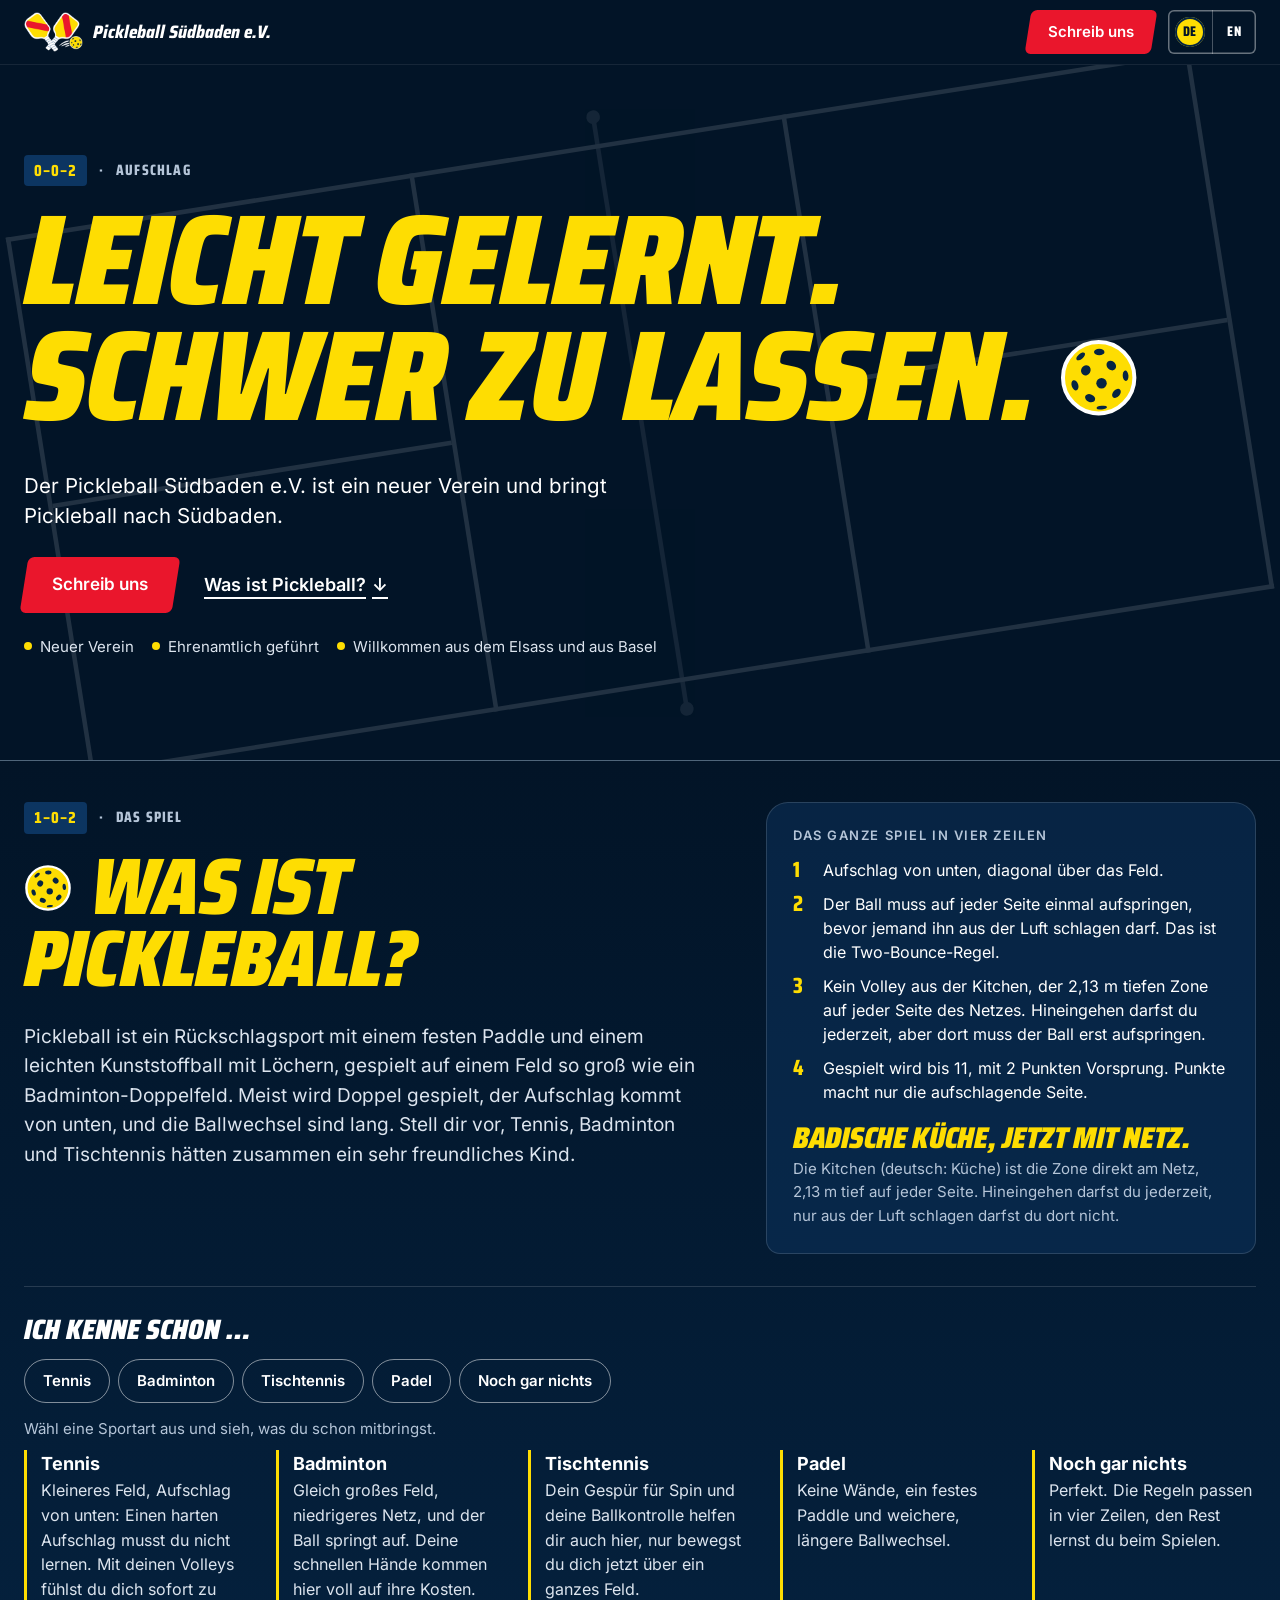
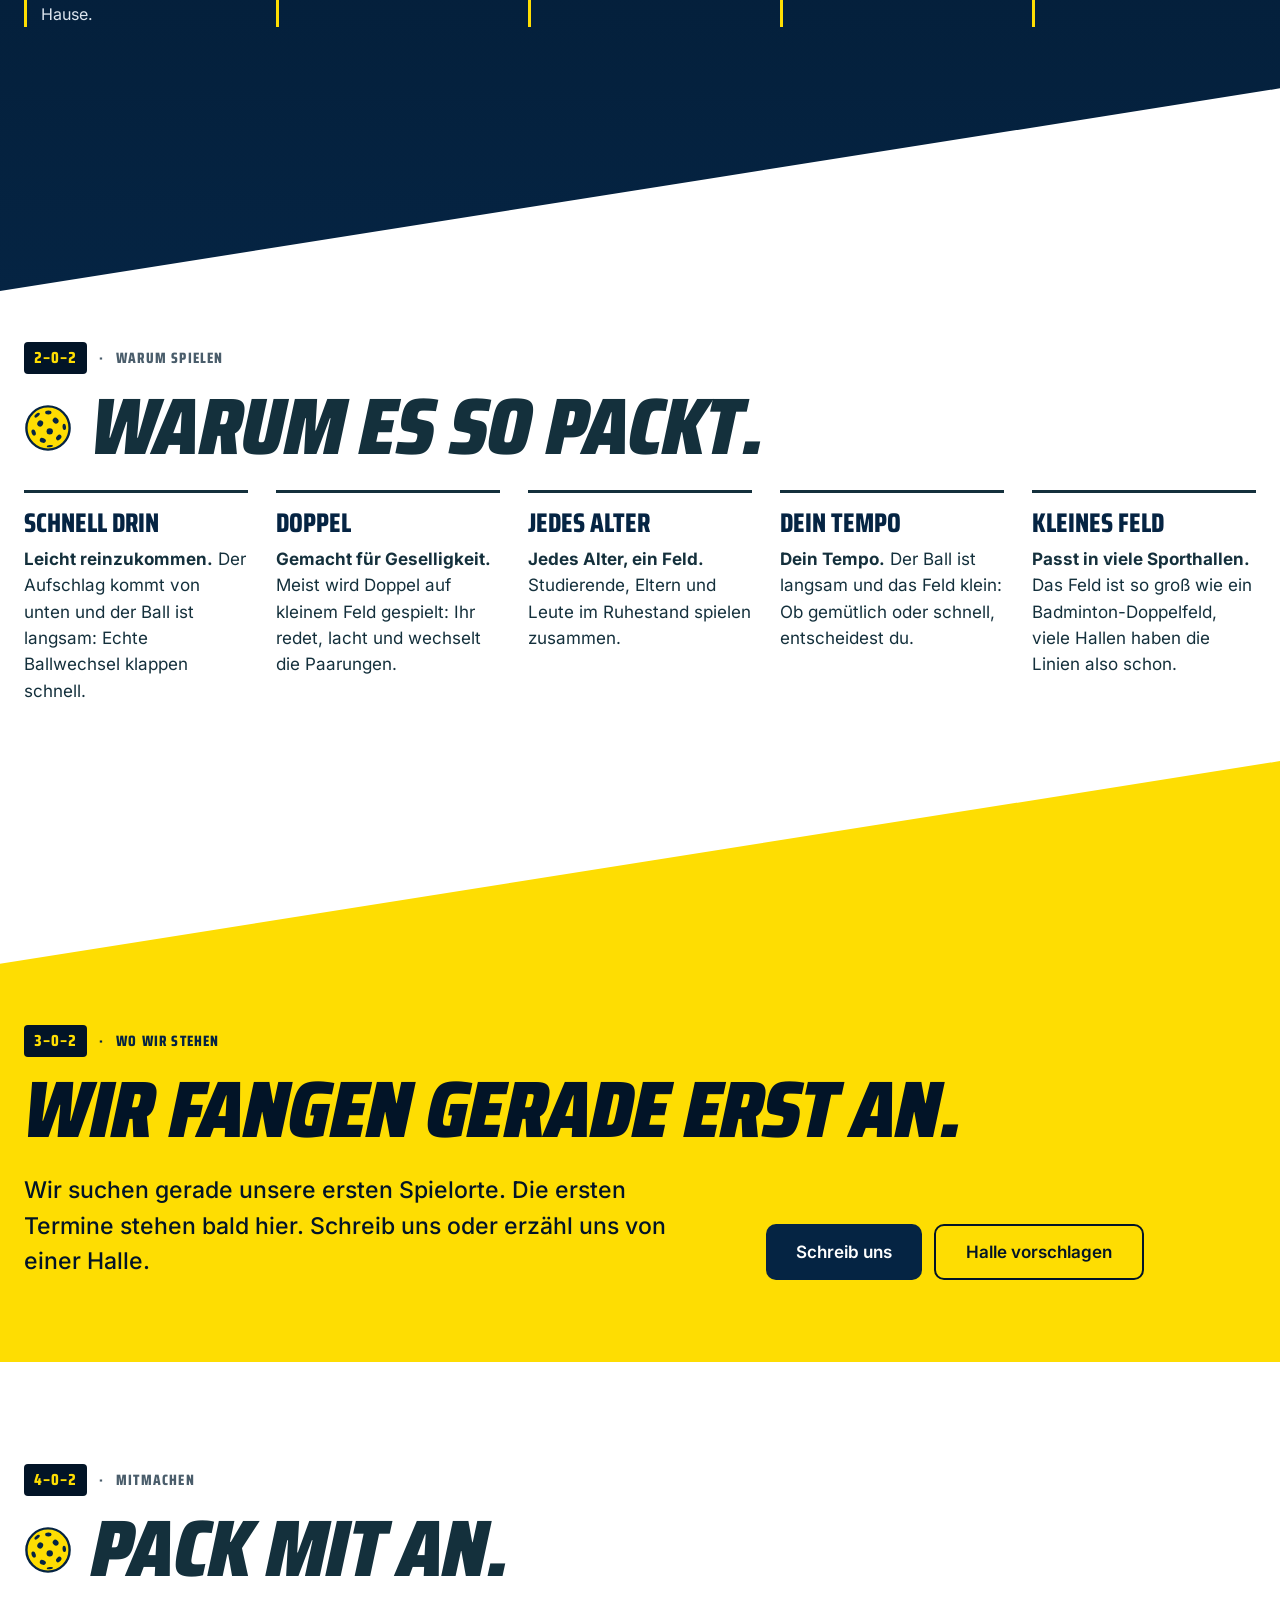
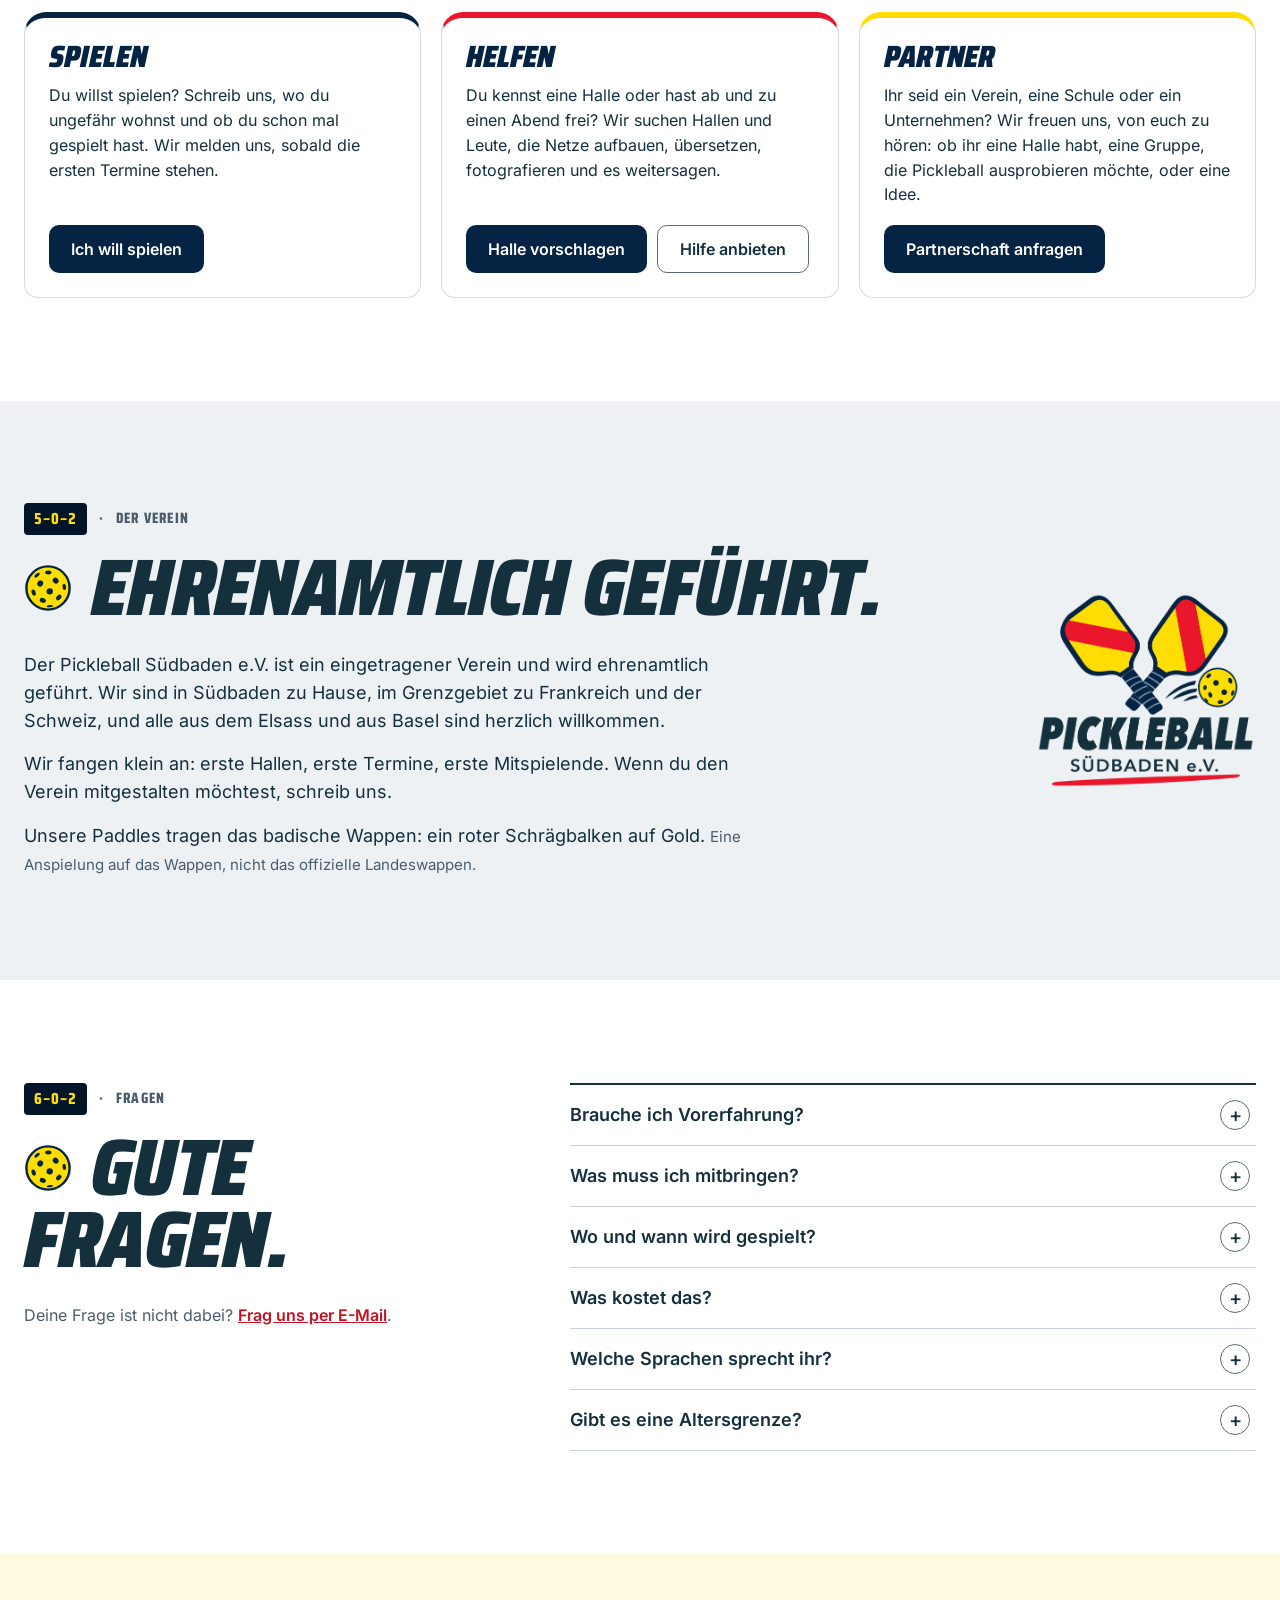
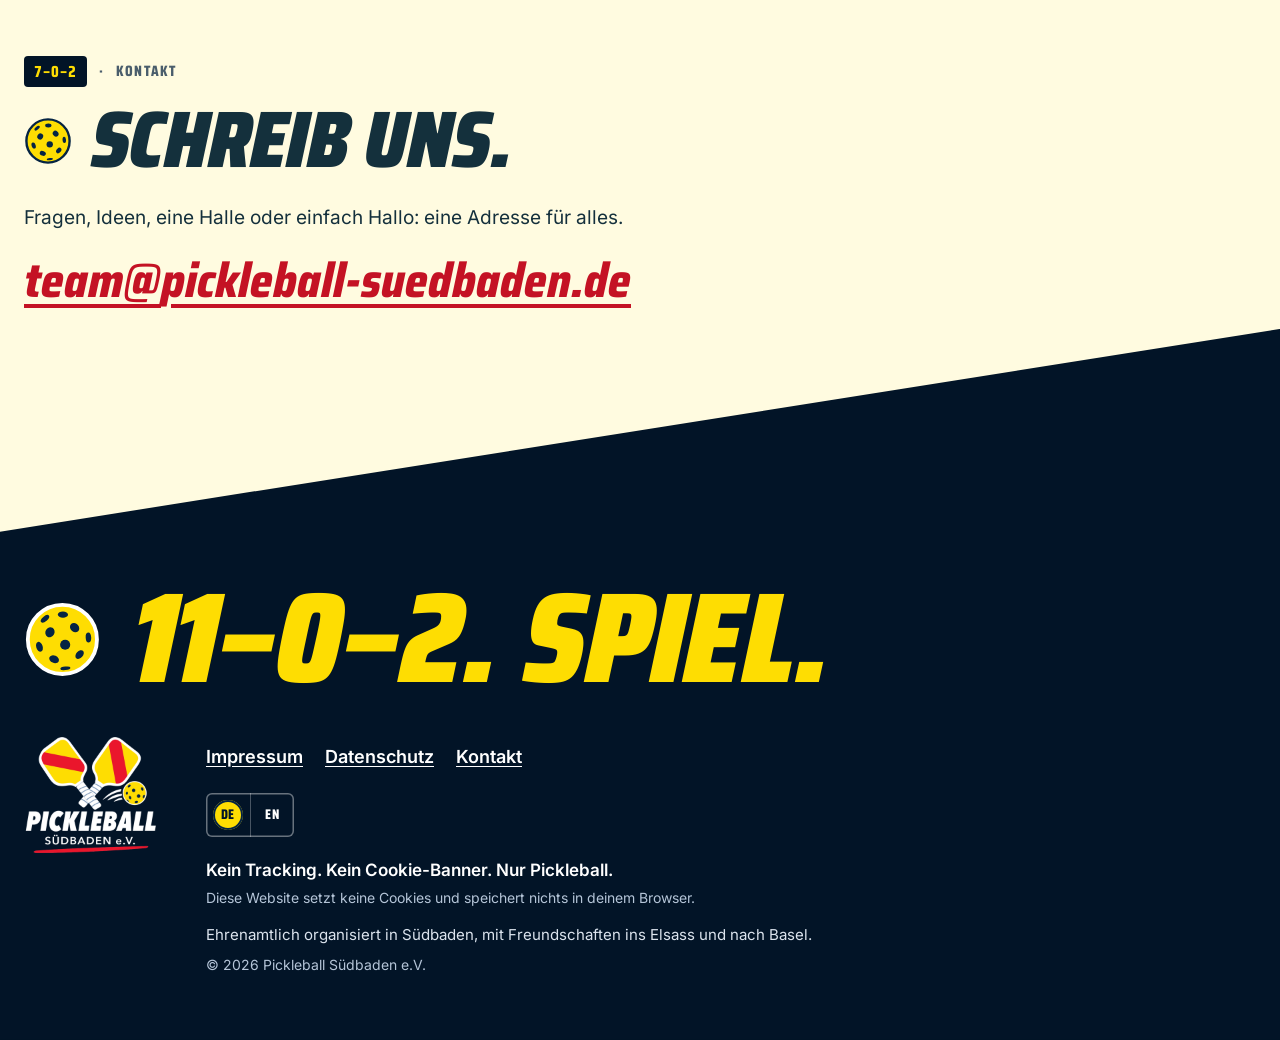
==== index.html @ 7e59dd92 "Add the starter site German home page with an English version, Impressum and Datenschutz, a bilingua" ====
<!doctype html>
<html lang="de">
<head>
<meta charset="utf-8">
<meta name="viewport" content="width=device-width, initial-scale=1, viewport-fit=cover">
<meta name="robots" content="noindex">
<title>Pickleball Südbaden e.V. · Leicht gelernt. Schwer zu lassen.</title>
<meta name="description" content="Der Pickleball Südbaden e.V. ist ein neuer, ehrenamtlich geführter Verein, der Pickleball nach Südbaden bringt, ins Grenzgebiet zu Frankreich und der Schweiz. Erfahre, was Pickleball ist, und schreib uns.">
<link rel="alternate" hreflang="de" href="https://pickleball-suedbaden.de/">
<link rel="alternate" hreflang="en" href="https://pickleball-suedbaden.de/en/">
<link rel="alternate" hreflang="x-default" href="https://pickleball-suedbaden.de/">
<meta property="og:type" content="website">
<meta property="og:site_name" content="Pickleball Südbaden e.V.">
<meta property="og:locale" content="de_DE">
<meta property="og:locale:alternate" content="en_GB">
<meta property="og:title" content="Pickleball Südbaden e.V. · Leicht gelernt. Schwer zu lassen.">
<meta property="og:description" content="Ein neuer, ehrenamtlich geführter Pickleball-Verein in Südbaden. Erfahre, was Pickleball ist, und schreib uns.">
<meta property="og:url" content="https://pickleball-suedbaden.de/">
<meta property="og:image" content="https://pickleball-suedbaden.de/assets/img/share-de.png">
<meta property="og:image:width" content="1200">
<meta property="og:image:height" content="630">
<meta property="og:image:alt" content="Logo des Pickleball Südbaden e.V. mit dem Satz: Leicht gelernt. Schwer zu lassen.">
<meta name="twitter:card" content="summary_large_image">
<meta name="theme-color" content="#021427">
<link rel="icon" href="assets/img/favicon.svg" type="image/svg+xml">
<link rel="icon" href="assets/img/favicon-32.png" sizes="32x32" type="image/png">
<link rel="apple-touch-icon" href="assets/img/apple-touch-icon.png">
<link rel="preload" href="assets/fonts/saira/saira-latin-standard-italic.woff2" as="font" type="font/woff2" crossorigin>
<link rel="stylesheet" href="assets/site.css">
<script>document.documentElement.classList.add('js');</script>
<script src="assets/site.js" defer></script>
</head>
<body>

<svg class="sprite" width="0" height="0" aria-hidden="true" focusable="false">
  <defs>
    <!-- ball.svg (outline = currentColor; holes stay navy) -->
    <symbol id="i-ball" viewBox="0 0 100 100">
      <circle cx="50" cy="50" r="45" fill="#FEDD02" stroke="currentColor" stroke-width="5"/>
      <g fill="#052443">
        <ellipse cx="50.7" cy="17.7" rx="4" ry="6.6" transform="rotate(-89 50.7 17.7)"/>
        <ellipse cx="27.3" cy="23.2" rx="3.3" ry="6.6" transform="rotate(-130 27.3 23.2)"/>
        <ellipse cx="65.9" cy="34.7" rx="5.5" ry="6.6" transform="rotate(-44 65.9 34.7)"/>
        <ellipse cx="33.8" cy="40.7" rx="5.9" ry="6.6" transform="rotate(-150 33.8 40.7)"/>
        <ellipse cx="83.9" cy="47.6" rx="3.6" ry="6.6" transform="rotate(-4 83.9 47.6)"/>
        <circle cx="53.6" cy="57" r="6.6"/>
        <ellipse cx="20.1" cy="59.6" rx="4.2" ry="6.6" transform="rotate(162 20.1 59.6)"/>
        <ellipse cx="72.4" cy="69.8" rx="4.4" ry="6.6" transform="rotate(42 72.4 69.8)"/>
        <ellipse cx="39.2" cy="75.8" rx="4.8" ry="6.6" transform="rotate(113 39.2 75.8)"/>
        <ellipse cx="53.9" cy="87.7" rx="2.3" ry="6.6" transform="rotate(84 53.9 87.7)"/>
      </g>
    </symbol>
    <!-- court-lines.svg: regulation court from above, lines in currentColor -->
    <symbol id="i-court" viewBox="-18 -18 564 276">
      <g fill="currentColor">
        <rect x="0" y="0" width="528" height="2"/><rect x="0" y="238" width="528" height="2"/>
        <rect x="0" y="0" width="2" height="240"/><rect x="526" y="0" width="2" height="240"/>
        <rect x="180" y="0" width="2" height="240"/><rect x="346" y="0" width="2" height="240"/>
        <rect x="2" y="119" width="178" height="2"/><rect x="348" y="119" width="178" height="2"/>
      </g>
      <g fill="currentColor" opacity=".6"><rect x="263" y="-12" width="2" height="264"/><circle cx="264" cy="-12" r="3"/><circle cx="264" cy="252" r="3"/></g>
    </symbol>
  </defs>
</svg>

<a class="skip" href="#main">Zum Inhalt springen</a>

<header class="site-header">
  <div class="hdr">
    <a class="brand" href="./">
      <img src="assets/img/logo-mark-on-dark.png" alt="" width="59" height="40">
      <span class="brand-name">Pickleball Südbaden e.V.</span>
    </a>
    <a class="btn btn-red hdr-mail" href="mailto:team@pickleball-suedbaden.de?subject=Hallo%2C%20Pickleball%20S%C3%BCdbaden">Schreib uns</a>
    <nav class="lang" aria-label="Sprache">
      <span class="lang-ball" aria-hidden="true"></span>
      <a href="./" lang="de" hreflang="de" aria-label="Deutsch" aria-current="page">DE</a>
      <a href="en/" lang="en" hreflang="en" aria-label="English">EN</a>
    </nav>
  </div>
</header>

<main id="main" tabindex="-1">

<!-- 1. HERO · 0–0–2 -->
<section class="hero zone-dark" id="top" aria-labelledby="heroTitle">
  <svg class="hero-court" aria-hidden="true" focusable="false"><use href="#i-court"/></svg>
  <div class="wrap hero-wrap">
    <p class="call"><span class="call-score">0–0–2</span><span class="call-label">Aufschlag</span></p>
    <h1 class="loud hero-title" id="heroTitle"><span>Leicht gelernt.</span> <span>Schwer zu <span class="nw">lassen.<span class="hero-ball" aria-hidden="true"><svg><use href="#i-ball"/></svg></span></span></span></h1>
    <p class="hero-sub">Der Pickleball Südbaden e.V. ist ein neuer Verein und bringt Pickleball nach Südbaden.</p>
    <div class="hero-ctas">
      <a class="btn btn-red btn-lg" href="mailto:team@pickleball-suedbaden.de?subject=Hallo%2C%20Pickleball%20S%C3%BCdbaden">Schreib uns</a>
      <a class="link-under" href="#game">Was ist Pickleball? <span aria-hidden="true">↓</span></a>
    </div>
    <ul class="reassure" aria-label="Kurz gesagt">
      <li>Neuer Verein</li><li>Ehrenamtlich geführt</li><li>Willkommen aus dem Elsass und aus Basel</li>
    </ul>
  </div>
</section>

<!-- 2. DAS SPIEL · 1–0–2 -->
<section class="game zone-dark cut-bottom" id="game" aria-labelledby="gameTitle">
  <div class="wrap game-grid">
    <div class="game-head">
      <p class="call"><span class="call-score">1–0–2</span><span class="call-label">Das Spiel</span></p>
      <h2 class="loud h2" id="gameTitle"><span class="ball-slot" aria-hidden="true"><svg><use href="#i-ball"/></svg></span>Was ist Pickleball?</h2>
      <p class="lead what-is">Pickleball ist ein Rückschlagsport mit einem festen Paddle und einem leichten Kunststoffball mit Löchern, gespielt auf einem Feld so groß wie ein Badminton-Doppelfeld. Meist wird Doppel gespielt, der Aufschlag kommt von unten, und die Ballwechsel sind lang. Stell dir vor, Tennis, Badminton und Tischtennis hätten zusammen ein sehr freundliches Kind.</p>
    </div>

    <aside class="rules-card" aria-labelledby="rulesTitle">
      <h3 class="rules-title" id="rulesTitle">Das ganze Spiel in vier Zeilen</h3>
      <ol class="rules">
        <li>Aufschlag von unten, diagonal über das Feld.</li>
        <li>Der Ball muss auf jeder Seite einmal aufspringen, bevor jemand ihn aus der Luft schlagen darf. Das ist die Two-Bounce-Regel.</li>
        <li>Kein Volley aus der Kitchen, der 2,13&nbsp;m tiefen Zone auf jeder Seite des Netzes. Hineingehen darfst du jederzeit, aber dort muss der Ball erst aufspringen.</li>
        <li>Gespielt wird bis 11, mit 2 Punkten Vorsprung. Punkte macht nur die aufschlagende Seite.</li>
      </ol>
      <p class="kueche loud"><span>Badische Küche,</span> <span>jetzt mit Netz.</span></p>
      <p class="kueche-plain">Die Kitchen (deutsch: Küche) ist die Zone direkt am Netz, 2,13&nbsp;m tief auf jeder Seite. Hineingehen darfst du jederzeit, nur aus der Luft schlagen darfst du dort nicht.</p>
    </aside>

    <div class="played">
      <h3 class="played-title" id="playedTitle">Ich kenne schon …</h3>
      <div class="played-chips js-only" role="group" aria-labelledby="playedTitle">
        <button type="button" class="chip-dark" aria-pressed="false" aria-controls="playedList" data-played="tennis">Tennis</button>
        <button type="button" class="chip-dark" aria-pressed="false" aria-controls="playedList" data-played="badminton">Badminton</button>
        <button type="button" class="chip-dark" aria-pressed="false" aria-controls="playedList" data-played="tt">Tischtennis</button>
        <button type="button" class="chip-dark" aria-pressed="false" aria-controls="playedList" data-played="padel">Padel</button>
        <button type="button" class="chip-dark" aria-pressed="false" aria-controls="playedList" data-played="none">Noch gar nichts</button>
      </div>
      <p class="played-hint js-only" id="playedHint" data-reset="Noch mal tippen, dann siehst du wieder alle.">Wähl eine Sportart aus und sieh, was du schon mitbringst.</p>
      <dl class="played-list" id="playedList" aria-live="polite">
        <div data-played-a="tennis"><dt>Tennis</dt><dd>Kleineres Feld, Aufschlag von unten: Einen harten Aufschlag musst du nicht lernen. Mit deinen Volleys fühlst du dich sofort zu Hause.</dd></div>
        <div data-played-a="badminton"><dt>Badminton</dt><dd>Gleich großes Feld, niedrigeres Netz, und der Ball springt auf. Deine schnellen Hände kommen hier voll auf ihre Kosten.</dd></div>
        <div data-played-a="tt"><dt>Tischtennis</dt><dd>Dein Gespür für Spin und deine Ballkontrolle helfen dir auch hier, nur bewegst du dich jetzt über ein ganzes Feld.</dd></div>
        <div data-played-a="padel"><dt>Padel</dt><dd>Keine Wände, ein festes Paddle und weichere, längere Ballwechsel.</dd></div>
        <div data-played-a="none"><dt>Noch gar nichts</dt><dd>Perfekt. Die Regeln passen in vier Zeilen, den Rest lernst du beim Spielen.</dd></div>
      </dl>
    </div>
  </div>
</section>

<!-- 3. WARUM ES PACKT · 2–0–2 -->
<section class="hooks" id="why" aria-labelledby="whyTitle">
  <div class="wrap">
    <p class="call"><span class="call-score">2–0–2</span><span class="call-label">Warum spielen</span></p>
    <h2 class="loud h2" id="whyTitle"><span class="ball-slot" aria-hidden="true"><svg><use href="#i-ball"/></svg></span>Warum es so packt.</h2>
    <ul class="hooks-list">
      <li><span class="hk-big">Schnell drin</span><p><b>Leicht reinzukommen.</b> Der Aufschlag kommt von unten und der Ball ist langsam: Echte Ballwechsel klappen schnell.</p></li>
      <li><span class="hk-big">Doppel</span><p><b>Gemacht für Geselligkeit.</b> Meist wird Doppel auf kleinem Feld gespielt: Ihr redet, lacht und wechselt die Paarungen.</p></li>
      <li><span class="hk-big">Jedes Alter</span><p><b>Jedes Alter, ein Feld.</b> Studierende, Eltern und Leute im Ruhestand spielen zusammen.</p></li>
      <li><span class="hk-big">Dein Tempo</span><p><b>Dein Tempo.</b> Der Ball ist langsam und das Feld klein: Ob gemütlich oder schnell, entscheidest du.</p></li>
      <li><span class="hk-big">Kleines Feld</span><p><b>Passt in viele Sporthallen.</b> Das Feld ist so groß wie ein Badminton-Doppelfeld, viele Hallen haben die Linien also schon.</p></li>
    </ul>
  </div>
</section>

<!-- 4. WIR FANGEN GERADE AN · 3–0–2 -->
<section class="start zone-yellow cut-top" id="start" aria-labelledby="startTitle">
  <div class="wrap">
    <p class="call"><span class="call-score">3–0–2</span><span class="call-label">Wo wir stehen</span></p>
    <h2 class="loud h2" id="startTitle">Wir fangen gerade erst an.</h2>
    <div class="start-grid">
      <p class="lead">Wir suchen gerade unsere ersten Spielorte. Die ersten Termine stehen bald hier. Schreib uns oder erzähl uns von einer Halle.</p>
      <div class="start-btns">
        <a class="btn btn-navy btn-lg" href="mailto:team@pickleball-suedbaden.de?subject=Hallo%2C%20Pickleball%20S%C3%BCdbaden">Schreib uns</a>
        <a class="btn btn-quiet btn-lg" href="mailto:team@pickleball-suedbaden.de?subject=Ich%20kenne%20eine%20Halle">Halle vorschlagen</a>
      </div>
    </div>
  </div>
</section>

<!-- 5. MITMACHEN · 4–0–2 -->
<section class="sec" id="involved" aria-labelledby="involvedTitle">
  <div class="wrap">
    <p class="call"><span class="call-score">4–0–2</span><span class="call-label">Mitmachen</span></p>
    <h2 class="loud h2" id="involvedTitle"><span class="ball-slot" aria-hidden="true"><svg><use href="#i-ball"/></svg></span>Pack mit an.</h2>
    <ul class="cards">
      <li class="card">
        <h3 class="card-t">Spielen</h3>
        <p>Du willst spielen? Schreib uns, wo du ungefähr wohnst und ob du schon mal gespielt hast. Wir melden uns, sobald die ersten Termine stehen.</p>
        <p class="card-btns"><a class="btn btn-navy" href="mailto:team@pickleball-suedbaden.de?subject=Ich%20m%C3%B6chte%20Pickleball%20spielen">Ich will spielen</a></p>
      </li>
      <li class="card">
        <h3 class="card-t">Helfen</h3>
        <p>Du kennst eine Halle oder hast ab und zu einen Abend frei? Wir suchen Hallen und Leute, die Netze aufbauen, übersetzen, fotografieren und es weitersagen.</p>
        <p class="card-btns">
          <a class="btn btn-navy" href="mailto:team@pickleball-suedbaden.de?subject=Ich%20kenne%20eine%20Halle">Halle vorschlagen</a>
          <a class="btn btn-quiet" href="mailto:team@pickleball-suedbaden.de?subject=Ich%20m%C3%B6chte%20mithelfen">Hilfe anbieten</a>
        </p>
      </li>
      <li class="card">
        <h3 class="card-t">Partner</h3>
        <p>Ihr seid ein Verein, eine Schule oder ein Unternehmen? Wir freuen uns, von euch zu hören: ob ihr eine Halle habt, eine Gruppe, die Pickleball ausprobieren möchte, oder eine Idee.</p>
        <p class="card-btns"><a class="btn btn-navy" href="mailto:team@pickleball-suedbaden.de?subject=Partnerschaft%3A%20Verein%2C%20Schule%20oder%20Unternehmen">Partnerschaft anfragen</a></p>
      </li>
    </ul>
  </div>
</section>

<!-- 6. DER VEREIN · 5–0–2 -->
<section class="sec club" id="club" aria-labelledby="clubTitle">
  <div class="wrap club-grid">
    <div>
      <p class="call"><span class="call-score">5–0–2</span><span class="call-label">Der Verein</span></p>
      <h2 class="loud h2" id="clubTitle"><span class="ball-slot" aria-hidden="true"><svg><use href="#i-ball"/></svg></span>Ehrenamtlich geführt.</h2>
      <div class="club-copy">
        <p>Der Pickleball Südbaden e.V. ist ein eingetragener Verein und wird ehrenamtlich geführt. Wir sind in Südbaden zu Hause, im Grenzgebiet zu Frankreich und der Schweiz, und alle aus dem Elsass und aus Basel sind herzlich willkommen.</p>
        <p>Wir fangen klein an: erste Hallen, erste Termine, erste Mitspielende. Wenn du den Verein mitgestalten möchtest, schreib uns.</p>
        <p>Unsere Paddles tragen das badische Wappen: ein roter Schrägbalken auf Gold. <span class="muted">Eine Anspielung auf das Wappen, nicht das offizielle Landeswappen.</span></p>
      </div>
    </div>
    <img class="club-logo" src="assets/img/logo-transparent.png" alt="Logo des Pickleball Südbaden e.V.: zwei gekreuzte gelbe Paddles mit roten Streifen und ein gelber Ball" width="220" height="197">
  </div>
</section>

<!-- 7. FRAGEN · 6–0–2 -->
<section class="sec" id="faq" aria-labelledby="faqTitle">
  <div class="wrap faq-wrap">
    <div class="faq-head">
      <p class="call"><span class="call-score">6–0–2</span><span class="call-label">Fragen</span></p>
      <h2 class="loud h2" id="faqTitle"><span class="ball-slot" aria-hidden="true"><svg><use href="#i-ball"/></svg></span>Gute Fragen.</h2>
      <p class="faq-side">Deine Frage ist nicht dabei? <a href="mailto:team@pickleball-suedbaden.de?subject=Hallo%2C%20Pickleball%20S%C3%BCdbaden">Frag uns per E-Mail</a>.</p>
    </div>
    <div class="faq-list">
      <details><summary>Brauche ich Vorerfahrung?</summary><p>Überhaupt nicht. Die Regeln passen in vier Zeilen, und die ersten Ballwechsel klappen schnell.</p></details>
      <details><summary>Was muss ich mitbringen?</summary><p>Was du mitbringen solltest, schreiben wir zu den ersten Terminen dazu. In Sporthallen brauchst du immer Hallenschuhe mit heller, nicht abfärbender Sohle.</p></details>
      <details><summary>Wo und wann wird gespielt?</summary><p>Das steht noch nicht fest. Wir suchen gerade unsere ersten Hallen in Südbaden, und Termine und Orte erscheinen zuerst hier. Du kennst eine Halle? <a href="mailto:team@pickleball-suedbaden.de?subject=Ich%20kenne%20eine%20Halle">Sag uns Bescheid</a>.</p></details>
      <details><summary>Was kostet das?</summary><p>Die Details zur Mitgliedschaft folgen. Wir veröffentlichen sie hier.</p></details>
      <details><summary>Welche Sprachen sprecht ihr?</summary><p>Diese Website gibt es auf Deutsch und Englisch, Französisch folgt. Schreiben kannst du uns auf Deutsch oder Englisch.</p></details>
      <details><summary>Gibt es eine Altersgrenze?</summary><p>Pickleball geht in fast jedem Alter, und oft spielen Studierende, Eltern und Leute im Ruhestand zusammen auf einem Feld. Für wen ein Termin passt, schreiben wir dazu, sobald die Termine stehen.</p></details>
    </div>
  </div>
</section>

<!-- 8. KONTAKT · 7–0–2 -->
<section class="sec contact" id="contact" aria-labelledby="contactTitle">
  <div class="wrap">
    <p class="call"><span class="call-score">7–0–2</span><span class="call-label">Kontakt</span></p>
    <h2 class="loud h2" id="contactTitle"><span class="ball-slot" aria-hidden="true"><svg><use href="#i-ball"/></svg></span>Schreib uns.</h2>
    <p class="lead">Fragen, Ideen, eine Halle oder einfach Hallo: eine Adresse für alles.</p>
    <a class="mail-big" href="mailto:team@pickleball-suedbaden.de?subject=Hallo%2C%20Pickleball%20S%C3%BCdbaden">team@<wbr>pickleball-suedbaden.de</a>
  </div>
</section>

</main>

<footer class="site-footer cut-top" aria-labelledby="footGame">
  <div class="wrap">
    <p class="loud foot-game" id="footGame"><span class="ball-slot" aria-hidden="true"><svg><use href="#i-ball"/></svg></span>11–0–2. Spiel.</p>
    <div class="foot-grid">
      <img class="foot-logo" src="assets/img/logo-on-dark.png" alt="Pickleball Südbaden e.V." width="134" height="120">
      <div>
        <nav aria-label="Rechtliches und Kontakt">
          <ul class="foot-links">
            <li><a href="impressum/">Impressum</a></li>
            <li><a href="datenschutz/">Datenschutz</a></li>
            <li><a href="#contact">Kontakt</a></li>
          </ul>
        </nav>
        <div class="foot-row">
          <nav class="lang" aria-label="Sprache">
            <span class="lang-ball" aria-hidden="true"></span>
            <a href="./" lang="de" hreflang="de" aria-label="Deutsch" aria-current="page">DE</a>
            <a href="en/" lang="en" hreflang="en" aria-label="English">EN</a>
          </nav>
        </div>
        <p class="foot-nocookie">Kein Tracking. Kein Cookie-Banner. Nur Pickleball.</p>
        <p class="foot-small">Diese Website setzt keine Cookies und speichert nichts in deinem Browser.</p>
        <p class="foot-sign">Ehrenamtlich organisiert in Südbaden, mit Freundschaften ins Elsass und nach Basel.</p>
        <p class="foot-small">© 2026 Pickleball Südbaden e.V.</p>
      </div>
    </div>
  </div>
</footer>

</body>
</html>
---- assets/site.css ----
/* ==========================================================================
   Pickleball Südbaden e.V. · starter site
   Look and voice from concept C, "Rally Mode" (www-concepts/concepts/c-rally-mode).

   LOUD LINE, CALM LINE (from the logo's two lines)
   .loud  italic Saira, uppercase, slanted: headlines and the hero.
   .calm  upright Inter: body text, FAQ answers, legal text.

   ONE ANGLE: 9° (the wordmark's slant). tan(9°) = 0.1584.
   Fonts are self-hosted (assets/fonts, SIL OFL). No request leaves the site.
   ========================================================================== */

@font-face {
  font-family: 'Saira'; font-style: italic; font-display: swap; font-weight: 100 900; font-stretch: 50% 125%;
  src: url(fonts/saira/saira-latin-standard-italic.woff2) format('woff2');
  unicode-range: U+0000-00FF, U+0131, U+0152-0153, U+02BB-02BC, U+02C6, U+02DA, U+02DC, U+0304, U+0308, U+0329, U+2000-206F, U+20AC, U+2122, U+2191, U+2193, U+2212, U+2215, U+FEFF, U+FFFD;
}
@font-face {
  font-family: 'Saira'; font-style: italic; font-display: swap; font-weight: 100 900; font-stretch: 50% 125%;
  src: url(fonts/saira/saira-latin-ext-standard-italic.woff2) format('woff2');
  unicode-range: U+0100-02BA, U+02BD-02C5, U+02C7-02CC, U+02CE-02D7, U+02DD-02FF, U+0304, U+0308, U+0329, U+1D00-1DBF, U+1E00-1E9F, U+1EF2-1EFF, U+2020, U+20A0-20AB, U+20AD-20C0, U+2113, U+2C60-2C7F, U+A720-A7FF;
}
@font-face {
  font-family: 'Saira'; font-style: normal; font-display: swap; font-weight: 100 900; font-stretch: 50% 125%;
  src: url(fonts/saira/saira-latin-standard-normal.woff2) format('woff2');
  unicode-range: U+0000-00FF, U+0131, U+0152-0153, U+02BB-02BC, U+02C6, U+02DA, U+02DC, U+0304, U+0308, U+0329, U+2000-206F, U+20AC, U+2122, U+2191, U+2193, U+2212, U+2215, U+FEFF, U+FFFD;
}
@font-face {
  font-family: 'Saira'; font-style: normal; font-display: swap; font-weight: 100 900; font-stretch: 50% 125%;
  src: url(fonts/saira/saira-latin-ext-standard-normal.woff2) format('woff2');
  unicode-range: U+0100-02BA, U+02BD-02C5, U+02C7-02CC, U+02CE-02D7, U+02DD-02FF, U+0304, U+0308, U+0329, U+1D00-1DBF, U+1E00-1E9F, U+1EF2-1EFF, U+2020, U+20A0-20AB, U+20AD-20C0, U+2113, U+2C60-2C7F, U+A720-A7FF;
}
@font-face {
  font-family: 'Inter'; font-style: normal; font-display: swap; font-weight: 100 900;
  src: url(fonts/inter/inter-latin-wght-normal.woff2) format('woff2');
  unicode-range: U+0000-00FF, U+0131, U+0152-0153, U+02BB-02BC, U+02C6, U+02DA, U+02DC, U+0304, U+0308, U+0329, U+2000-206F, U+20AC, U+2122, U+2191, U+2193, U+2212, U+2215, U+FEFF, U+FFFD;
}
@font-face {
  font-family: 'Inter'; font-style: normal; font-display: swap; font-weight: 100 900;
  src: url(fonts/inter/inter-latin-ext-wght-normal.woff2) format('woff2');
  unicode-range: U+0100-02BA, U+02BD-02C5, U+02C7-02CC, U+02CE-02D7, U+02DD-02FF, U+0304, U+0308, U+0329, U+1D00-1DBF, U+1E00-1E9F, U+1EF2-1EFF, U+2020, U+20A0-20AB, U+20AD-20C0, U+2113, U+2C60-2C7F, U+A720-A7FF;
}

:root {
  --navy-950:#021427; --navy-900:#052443; --navy-800:#0C3561; --navy-700:#174A80;
  --grip-300:#7A96B6; --navy-200:#B5C5D8; --navy-100:#DCE4EE; --navy-50:#EEF2F7;
  --red-800:#9E0E1E; --red-700:#C41224; --red-600:#EA162C; --red-400:#FF6470;
  --yellow-800:#6B5300; --yellow-500:#FEDD02; --yellow-300:#FFE95C; --yellow-100:#FFF5B3; --yellow-50:#FFFBE0;
  --white:#FFFFFF; --mist:#EEF1F4; --line:#D5DCE3; --slate-500:#5A6B78; --slate-600:#4A5D6B; --ink:#14303C;

  --f-loud: 'Saira', 'Arial Narrow', system-ui, sans-serif;
  --f-calm: 'Inter', system-ui, -apple-system, 'Segoe UI', Roboto, sans-serif;

  --pad: 16px;
  --sec: clamp(64px, 8vw, 112px);
  --cut: 15.84vw;                 /* 9° across the full width */
  --r-paddle: 22px 22px 14px 14px;
  --focus: var(--navy-900);
  --hdr: 64px;
}
@media (min-width: 768px) { :root { --pad: 24px; } }

*, *::before, *::after { box-sizing: border-box; }
html { scroll-padding-top: calc(var(--hdr) + 16px); scroll-behavior: smooth; -webkit-text-size-adjust: 100%; }
body {
  margin: 0; background: var(--navy-950); color: var(--ink);
  font-family: var(--f-calm); font-size: 17px; line-height: 1.55;
  -webkit-font-smoothing: antialiased; hyphens: auto; hyphenate-limit-chars: 12 5 5;
  overflow-x: clip;
}
@media (min-width: 1024px) { body { font-size: 18px; } }
img, svg { max-width: 100%; }
h1, h2, h3, p, ul, ol, dl, dd, figure { margin: 0; }
ul, ol { padding: 0; }
button { font: inherit; color: inherit; }
a { color: inherit; }
:focus-visible { outline: 3px solid var(--focus); outline-offset: 2px; }
main { display: block; background: var(--white); }
main:focus { outline: none; }
.sprite { position: absolute; width: 0; height: 0; overflow: hidden; }
.vh { position: absolute !important; width: 1px; height: 1px; padding: 0; margin: -1px; overflow: hidden; clip: rect(0 0 0 0); white-space: nowrap; border: 0; }
html:not(.js) .js-only { display: none !important; }
.wrap { max-width: calc(1280px + 2 * var(--pad)); margin: 0 auto; padding-inline: var(--pad); }
.zone-dark, .site-header, .site-footer { --focus: var(--yellow-500); }
.nw { white-space: nowrap; }

.skip { position: absolute; left: 16px; top: -120px; z-index: 200; background: var(--white); color: var(--navy-900); padding: 12px 18px; border-radius: 10px; font-weight: 600; text-decoration: none; }
.skip:focus { top: 10px; }

/* ---------- type: loud and calm ---------- */
.loud {
  font-family: var(--f-loud); font-weight: 900; font-style: italic; font-stretch: 87.5%;
  text-transform: uppercase; line-height: .9; letter-spacing: -.01em; hyphens: manual;
}
.h2 { font-size: clamp(2.25rem, 7vw, 5rem); color: var(--ink); max-width: 15em; margin-bottom: 28px; text-wrap: balance; }
.zone-dark .h2 { color: var(--yellow-500); }
.lead { font-size: 19px; line-height: 1.55; max-width: 36em; }

/* score-call eyebrow: a tiny scoreboard */
.call {
  display: flex; align-items: center; flex-wrap: wrap; gap: 6px 12px; margin-bottom: 16px;
  font-family: var(--f-loud); font-weight: 800; font-stretch: 75%; font-size: 15px;
  letter-spacing: .08em; text-transform: uppercase; font-variant-numeric: tabular-nums;
}
.call-score { background: var(--navy-950); color: var(--yellow-500); padding: 4px 10px 3px; border-radius: 4px; font-size: 16px; letter-spacing: .06em; }
.call-label { color: var(--slate-600); }
.call-label::before { content: "·"; margin-right: 12px; }
.zone-dark .call-score { background: var(--navy-800); }
.zone-dark .call-label { color: var(--navy-200); }
.zone-yellow .call-label { color: var(--navy-900); }

/* every H2 carries a ball, as in the concept */
.ball-slot { display: inline-block; width: .6em; height: .6em; margin-right: .24em; vertical-align: .03em; color: var(--navy-900); }
.zone-dark .ball-slot, .site-footer .ball-slot { color: var(--white); }
.ball-slot svg { display: block; width: 100%; height: 100%; }

/* legal gaps: impossible to miss until the facts arrive */
.gap { background: var(--yellow-500); color: var(--navy-950); font-weight: 700; padding: 0 .3em; border-radius: 3px; outline: 2px dashed var(--red-700); outline-offset: 1px; }

/* ---------- buttons ---------- */
.btn {
  position: relative; isolation: isolate; display: inline-flex; align-items: center; justify-content: center; gap: 8px;
  min-height: 48px; padding: 10px 22px; border: 0; border-radius: 10px; cursor: pointer; text-decoration: none; text-align: center;
  font: 600 16px/1.2 var(--f-calm); transition: background-color .15s, border-color .15s, color .15s;
}
.btn-lg { min-height: 56px; padding-inline: 30px; font-size: 17px; }
.btn-red { color: var(--white); padding-inline: 28px; }
.btn-red::before { content: ""; position: absolute; inset: 0; z-index: -1; border-radius: 6px; background: var(--red-600); transform: skewX(-9deg); transition: background-color .15s; }
.btn-red:hover::before { background: var(--red-700); }
.btn-red:focus-visible { outline: none; }
.btn-red:focus-visible::before { outline: 3px solid var(--focus); outline-offset: 2px; }
.btn-navy { background: var(--navy-900); color: var(--white); }
.btn-navy:hover { background: var(--navy-800); }
.btn-quiet { background: var(--white); color: var(--ink); border: 1.5px solid var(--slate-500); }
.btn-quiet:hover { background: var(--mist); }
.link-under { display: inline-flex; align-items: center; gap: 6px; min-height: 44px; font-weight: 600; text-decoration: underline; text-decoration-thickness: 2px; text-underline-offset: 6px; }
.zone-dark .link-under { color: var(--white); }
.zone-dark .link-under:hover { color: var(--yellow-500); }

/* ==========================================================================
   HEADER
   ========================================================================== */
.site-header { position: sticky; top: 0; z-index: 60; background: var(--navy-950); color: var(--white); border-bottom: 1px solid rgba(255,255,255,.08); }
.hdr { height: var(--hdr); max-width: calc(1280px + 2 * var(--pad)); margin: 0 auto; padding-inline: var(--pad); display: flex; align-items: center; gap: 14px; }
.brand { display: flex; align-items: center; gap: 10px; color: var(--white); text-decoration: none; margin-right: auto; min-height: 44px; }
.brand img { height: 40px; width: auto; display: block; }
.brand-name { font-family: var(--f-loud); font-weight: 800; font-style: italic; font-stretch: 87.5%; font-size: 18px; white-space: nowrap; line-height: 1.05; }
.hdr-mail { min-height: 44px; font-size: 15px; padding-inline: 20px; white-space: nowrap; }
@media (max-width: 767px) {
  .brand img { height: 32px; }
  .brand-name { font-size: 15px; white-space: normal; max-width: 6.9em; }
  .hdr-mail { display: none; }
}

/* language switch: a small court, the ball rests on the current language.
   French comes later; it gets a third cell then. */
.lang { --li: 1; position: relative; display: inline-flex; height: 44px; border-radius: 6px; box-shadow: inset 0 0 0 1.5px rgba(255,255,255,.4); }
html[lang="de"] .lang { --li: 0; }
.lang > a { position: relative; z-index: 1; width: 44px; height: 100%; display: inline-flex; align-items: center; justify-content: center; border-left: 1px solid rgba(255,255,255,.28); color: var(--white); text-decoration: none; font-family: var(--f-loud); font-weight: 800; font-stretch: 75%; font-size: 14px; letter-spacing: .06em; }
.lang > a:first-of-type { border-left: 0; }
.lang-ball { position: absolute; top: 50%; left: 0; width: 44px; height: 30px; margin-top: -15px; transform: translateX(calc(var(--li) * 44px)); }
.lang-ball::before { content: ""; position: absolute; left: 50%; top: 0; width: 30px; height: 30px; margin-left: -15px; border-radius: 50%; background: var(--yellow-500); box-shadow: inset 0 0 0 2px var(--navy-900); }
.lang > a[aria-current] { color: var(--navy-950); }
.lang > a:not([aria-current]):hover { color: var(--yellow-500); }

/* ==========================================================================
   HERO
   ========================================================================== */
.zone-dark { background: var(--navy-950); color: var(--white); }
.hero { position: relative; overflow: hidden; padding: clamp(48px, 7vw, 96px) 0 clamp(64px, 8vw, 112px); }
.hero-court { position: absolute; left: 50%; top: 50%; width: 165%; aspect-ratio: 564 / 276; height: auto; color: var(--white); opacity: .12; transform: translate(-50%, -50%) rotate(-9deg); pointer-events: none; }
.hero-wrap { position: relative; }
.hero-title { font-size: clamp(2.5rem, 10.6vw, 9rem); color: var(--yellow-500); margin-bottom: clamp(24px, 3vw, 40px); }
:lang(de) .hero-title { font-size: clamp(2.2rem, 10vw, 9rem); }
.hero-title > span { display: block; }
.hero-ball { display: inline-block; width: .62em; height: .62em; margin-left: .18em; vertical-align: .02em; color: var(--white); }
.hero-ball svg { display: block; width: 100%; height: 100%; }
@media (prefers-reduced-motion: no-preference) {
  .hero-ball svg { animation: serve 1.1s cubic-bezier(.3,.8,.5,1) .2s both; }
  @keyframes serve {
    0% { transform: translateY(-120%); opacity: 0; }
    15% { opacity: 1; }
    55% { transform: translateY(0) scale(1.12, .84); }
    72% { transform: translateY(-22%) scale(.96, 1.04); }
    100% { transform: none; }
  }
}
.hero-sub { font-size: clamp(18px, 1.6vw, 21px); line-height: 1.45; max-width: 31em; margin-bottom: 26px; }
.hero-ctas { display: flex; flex-wrap: wrap; align-items: center; gap: 14px 28px; }
.reassure { list-style: none; display: flex; flex-wrap: wrap; gap: 4px 18px; margin-top: 22px; font-size: 15px; color: var(--navy-100); }
.reassure li { display: inline-flex; align-items: center; gap: 8px; }
.reassure li::before { content: ""; width: 8px; height: 8px; border-radius: 50%; background: var(--yellow-500); }

/* ==========================================================================
   9° CUTS between zones
   ========================================================================== */
.cut-bottom { clip-path: polygon(0 0, 100% 0, 100% calc(100% - var(--cut)), 0 100%); }
.cut-top { clip-path: polygon(0 var(--cut), 100% 0, 100% 100%, 0 100%); }

/* ==========================================================================
   THE GAME
   ========================================================================== */
.game { background: linear-gradient(180deg, var(--navy-950) 0%, var(--navy-900) 100%); padding: calc(var(--sec) * .4) 0 calc(var(--sec) * .6 + var(--cut)); border-top: 1px solid rgba(255,255,255,.08); }
.game-grid { display: grid; gap: 32px; }
@media (min-width: 1000px) { .game-grid { grid-template-columns: minmax(0, 7fr) minmax(0, 5fr); column-gap: 56px; align-items: start; } .played { grid-column: 1 / -1; } }
.what-is { color: var(--navy-100); }
.rules-card { background: rgba(12,53,97,.5); border: 1px solid rgba(255,255,255,.14); border-radius: var(--r-paddle); padding: 24px 26px 26px; }
.rules-title { font: 600 13px/1.3 var(--f-calm); letter-spacing: .12em; text-transform: uppercase; color: var(--navy-200); margin-bottom: 14px; }
.rules { list-style: none; counter-reset: r; display: grid; gap: 10px; font-size: 16px; line-height: 1.5; }
.rules li { counter-increment: r; display: grid; grid-template-columns: 30px 1fr; }
.rules li::before { content: counter(r); font-family: var(--f-loud); font-weight: 800; font-stretch: 75%; font-size: 22px; line-height: 1.1; color: var(--yellow-500); }
.kueche { margin-top: 20px; font-size: 30px; color: var(--yellow-500); }
.kueche span { display: inline-block; }
.kueche-plain { margin-top: 6px; font-size: 15px; color: var(--navy-200); }

.played { border-top: 1px solid rgba(255,255,255,.14); padding-top: 28px; }
.played-title { font-family: var(--f-loud); font-weight: 900; font-style: italic; font-stretch: 87.5%; text-transform: uppercase; font-size: 28px; line-height: 1; margin-bottom: 16px; }
.played-chips { display: flex; flex-wrap: wrap; gap: 8px; margin-bottom: 14px; }
.chip-dark { min-height: 44px; padding: 0 18px; border-radius: 999px; border: 1.5px solid rgba(255,255,255,.5); background: transparent; color: var(--white); cursor: pointer; font-weight: 600; font-size: 15px; }
.chip-dark:hover { border-color: var(--white); background: rgba(255,255,255,.08); }
.chip-dark[aria-pressed="true"] { background: var(--yellow-500); border-color: var(--yellow-500); color: var(--navy-950); }
.played-hint { color: var(--navy-200); font-size: 15px; margin-bottom: 10px; }
.played-list { display: grid; gap: 12px; }
@media (min-width: 768px) { .played-list { grid-template-columns: repeat(auto-fit, minmax(220px, 1fr)); gap: 16px 28px; } }
.played-list > div { border-left: 3px solid var(--yellow-500); padding-left: 14px; }
.played-list dt { font-weight: 700; }
.played-list dd { color: var(--navy-100); font-size: 16px; }
.played-list.is-filtered > div:not(.is-on) { display: none; }

/* ==========================================================================
   INFO ZONES (white)
   ========================================================================== */
.sec { padding: var(--sec) 0; }
.hooks { padding-top: calc(var(--sec) * .5); }
.hooks-list { list-style: none; display: grid; border-top: 3px solid var(--ink); }
.hooks-list li { display: grid; grid-template-columns: minmax(0, 150px) minmax(0, 1fr); gap: 14px; align-items: baseline; padding: 16px 0; border-bottom: 1px solid var(--line); }
.hk-big { font-family: var(--f-loud); font-weight: 800; font-stretch: 75%; text-transform: uppercase; font-size: 27px; line-height: 1; color: var(--navy-900); }
.hooks-list p { font-size: 17px; }
@media (max-width: 599px) { .hooks-list li { grid-template-columns: none; gap: 6px; } }
@media (min-width: 1000px) {
  .hooks-list { grid-template-columns: repeat(5, minmax(0, 1fr)); gap: 0 28px; border-top: 0; }
  .hooks-list li { grid-template-columns: none; align-content: start; gap: 10px; border-top: 3px solid var(--ink); border-bottom: 0; }
}

/* just getting started: the yellow band */
.zone-yellow { background: var(--yellow-500); color: var(--navy-950); }
.start { padding: calc(var(--sec) * .6 + var(--cut)) 0 calc(var(--sec) * .8); margin-top: calc(var(--sec) * .4); }
.start .h2 { color: var(--navy-950); }
.start .call-score { background: var(--navy-950); }
.start-grid { display: grid; gap: 28px; align-items: end; }
@media (min-width: 1000px) { .start-grid { grid-template-columns: minmax(0, 7fr) minmax(0, 5fr); gap: 56px; } }
.start .lead { font-size: clamp(19px, 1.8vw, 23px); font-weight: 500; }
.start-btns { display: flex; flex-wrap: wrap; gap: 12px; }
.start .btn-quiet { background: transparent; border: 2px solid var(--navy-950); color: var(--navy-950); }
.start .btn-quiet:hover { background: rgba(2,20,39,.08); }

/* get involved */
.cards { list-style: none; display: grid; gap: 20px; }
@media (min-width: 900px) { .cards { grid-template-columns: repeat(3, minmax(0, 1fr)); } }
.card { display: flex; flex-direction: column; gap: 12px; border: 1.5px solid var(--line); border-top: 6px solid var(--navy-900); border-radius: var(--r-paddle); padding: 24px; background: var(--white); }
.card:nth-child(2) { border-top-color: var(--red-600); }
.card:nth-child(3) { border-top-color: var(--yellow-500); }
.card-t { font-family: var(--f-loud); font-weight: 900; font-style: italic; font-stretch: 87.5%; text-transform: uppercase; font-size: clamp(26px, 2.4vw, 32px); line-height: .95; color: var(--navy-900); }
.card p { font-size: 16px; }
.card-btns { margin-top: auto; display: flex; flex-wrap: wrap; gap: 10px; padding-top: 6px; }

/* the club */
.club { background: var(--mist); }
.club-grid { display: grid; gap: 32px; align-items: center; }
@media (min-width: 900px) { .club-grid { grid-template-columns: minmax(0, 1fr) auto; gap: 64px; } }
.club-copy { display: grid; gap: 16px; max-width: 40em; }
.club-copy .muted { color: var(--slate-600); font-size: 15px; }
.club-logo { width: 220px; height: auto; display: block; margin: 0 auto; }

/* FAQ */
.faq-wrap { display: grid; gap: 24px; }
@media (min-width: 1000px) { .faq-wrap { grid-template-columns: minmax(0, 5fr) minmax(0, 7fr); gap: 56px; } .faq-head { position: sticky; top: calc(var(--hdr) + 32px); align-self: start; } }
.faq-side { font-size: 16px; color: var(--slate-600); }
.faq-side a { color: var(--red-700); font-weight: 600; }
.faq-list details { border-bottom: 1px solid #C9D2DC; }
.faq-list details:first-child { border-top: 2px solid var(--ink); }
.faq-list summary { position: relative; display: flex; align-items: center; min-height: 60px; padding: 14px 48px 14px 0; cursor: pointer; list-style: none; font: 600 18px/1.4 var(--f-calm); }
.faq-list summary::-webkit-details-marker { display: none; }
.faq-list summary::after { content: "+"; position: absolute; right: 6px; top: 50%; width: 30px; height: 30px; margin-top: -15px; display: grid; place-items: center; border-radius: 50%; border: 1.5px solid var(--slate-500); font-weight: 500; font-size: 20px; line-height: 1; }
.faq-list details[open] summary::after { content: "–"; background: var(--navy-900); border-color: var(--navy-900); color: var(--white); }
.faq-list details p { padding: 0 48px 18px 0; font-size: 17px; max-width: 40em; }

/* contact */
.contact { background: var(--yellow-50); padding-bottom: calc(var(--sec) + var(--cut) * .6); }
.contact .lead { margin-bottom: 22px; }
.mail-big { display: inline-block; font-family: var(--f-loud); font-weight: 800; font-style: italic; font-stretch: 87.5%; font-size: clamp(22px, 4.2vw, 48px); line-height: 1.1; color: var(--red-700); text-decoration: underline; text-decoration-thickness: .08em; text-underline-offset: .14em; overflow-wrap: anywhere; hyphens: manual; }
.mail-big:hover { color: var(--red-800); }

/* ==========================================================================
   FOOTER
   ========================================================================== */
.site-footer { position: relative; z-index: 1; margin-top: calc(var(--cut) * -1); background: var(--navy-950); color: var(--white); padding: calc(var(--cut) + 48px) 0 56px; }
.site-footer.no-cut { margin-top: 0; clip-path: none; padding-top: 56px; }
.foot-game { font-size: clamp(3rem, 10vw, 8.5rem); color: var(--yellow-500); margin-bottom: 40px; }
.foot-grid { display: grid; gap: 28px; align-items: start; }
@media (min-width: 768px) { .foot-grid { grid-template-columns: auto minmax(0, 1fr); gap: 48px; } }
.foot-logo { width: 134px; height: auto; display: block; }
.foot-links { list-style: none; display: flex; flex-wrap: wrap; gap: 4px 22px; margin-bottom: 14px; }
.foot-links a { min-height: 44px; display: inline-flex; align-items: center; font-weight: 600; text-decoration: underline; text-underline-offset: 3px; }
.foot-links a:hover { color: var(--yellow-500); }
.foot-row { margin-bottom: 20px; }
.foot-nocookie { font-weight: 600; font-size: 17px; margin-bottom: 4px; }
.foot-small { font-size: 14px; color: var(--navy-200); margin-bottom: 8px; }
.foot-sign { font-size: 15px; color: var(--navy-100); margin: 14px 0 8px; }

/* ==========================================================================
   LEGAL PAGES (calm: no motion, no jokes)
   ========================================================================== */
.legal { padding: clamp(40px, 6vw, 80px) 0 var(--sec); }
.legal .h2 { margin-bottom: 12px; }
.legal-body { max-width: 46em; }
.legal-body h2 { font: 700 22px/1.3 var(--f-calm); margin: 40px 0 10px; color: var(--navy-900); }
.legal-body h3 { font: 700 18px/1.35 var(--f-calm); margin: 24px 0 6px; }
.legal-body p, .legal-body ul, .legal-body address { margin: 0 0 12px; }
.legal-body ul { padding-left: 1.2em; }
.legal-body li { margin-bottom: 6px; }
.legal-body address { font-style: normal; }
.legal-body a { color: var(--red-700); font-weight: 600; overflow-wrap: anywhere; }
.legal-meta { color: var(--slate-600); font-size: 15px; margin-bottom: 8px; }
.legal-note { background: var(--yellow-50); color: var(--yellow-800); border: 1px solid #F1E28A; border-radius: 10px; padding: 14px 16px; font-size: 15px; margin: 20px 0 8px; }
.legal-body .gap { font-size: .92em; }

@media (prefers-reduced-motion: reduce) {
  html { scroll-behavior: auto; }
  *, *::before, *::after { animation: none !important; transition: none !important; }
}
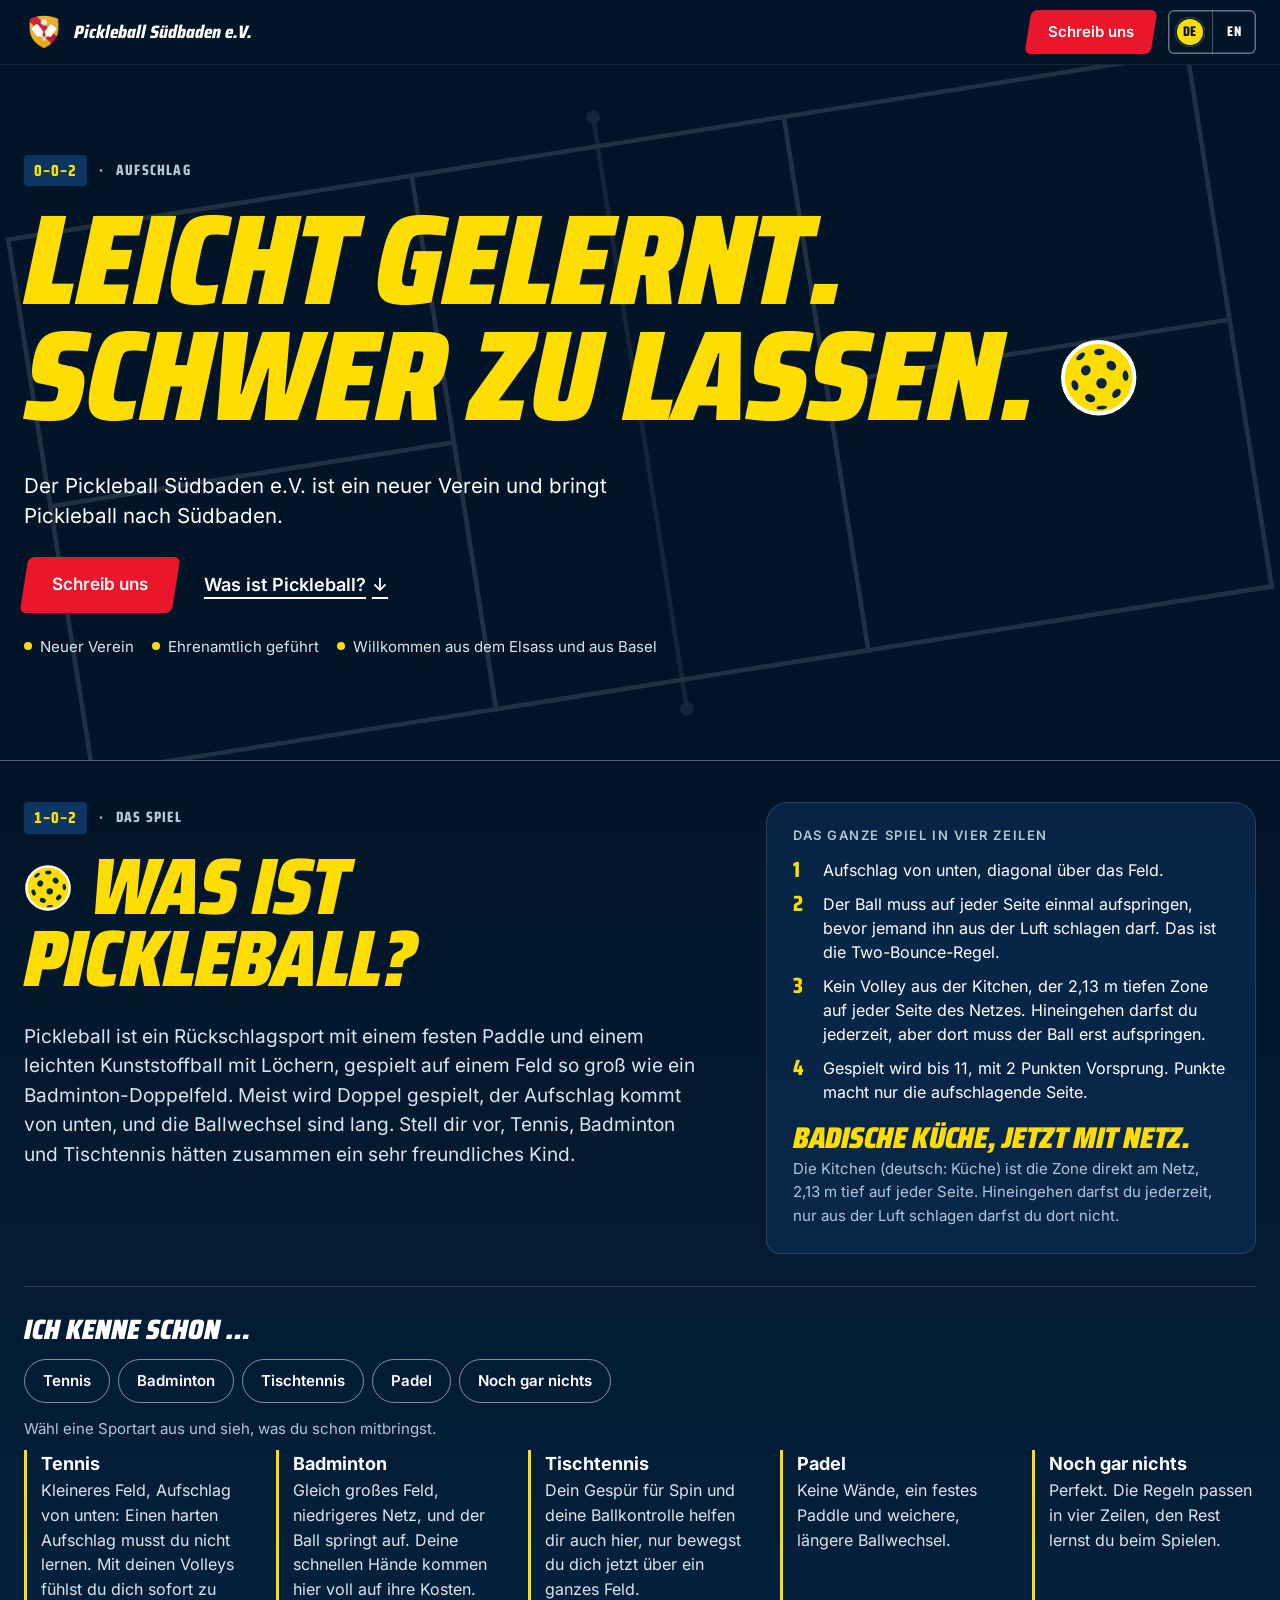
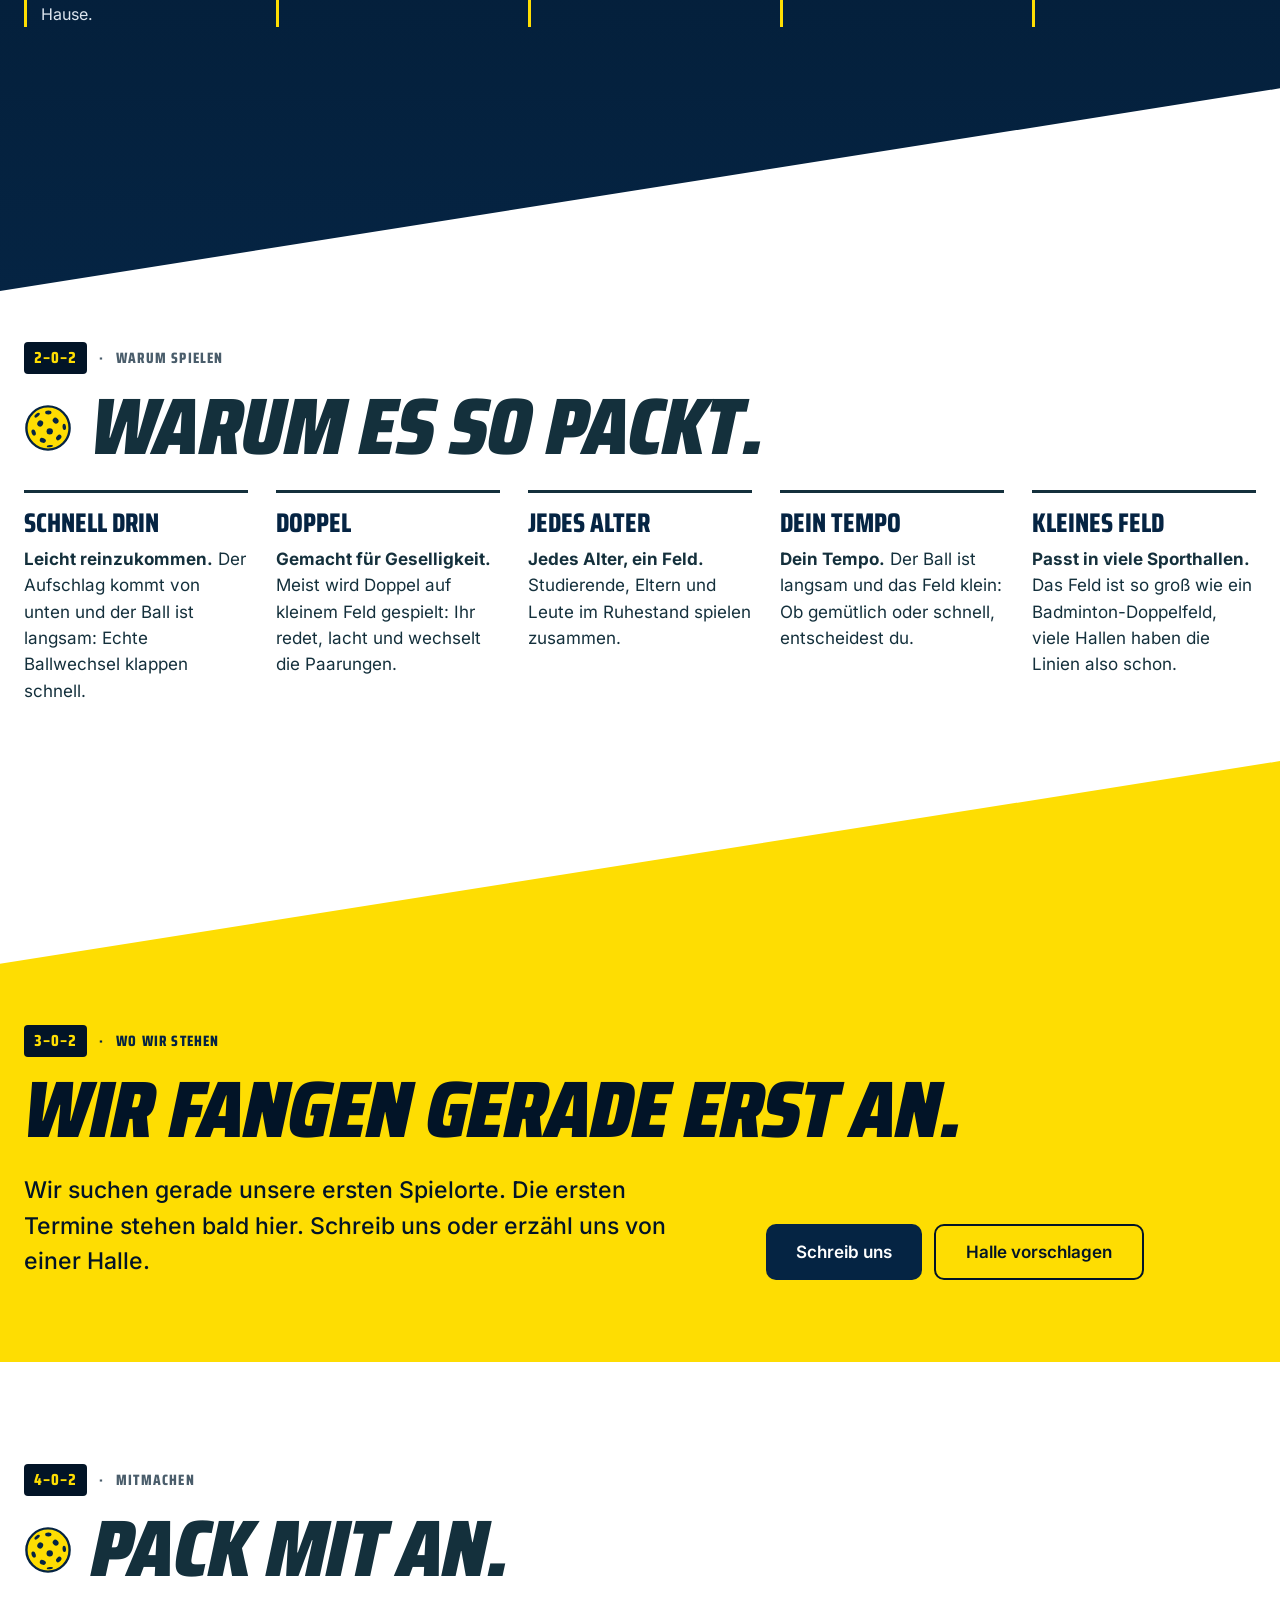
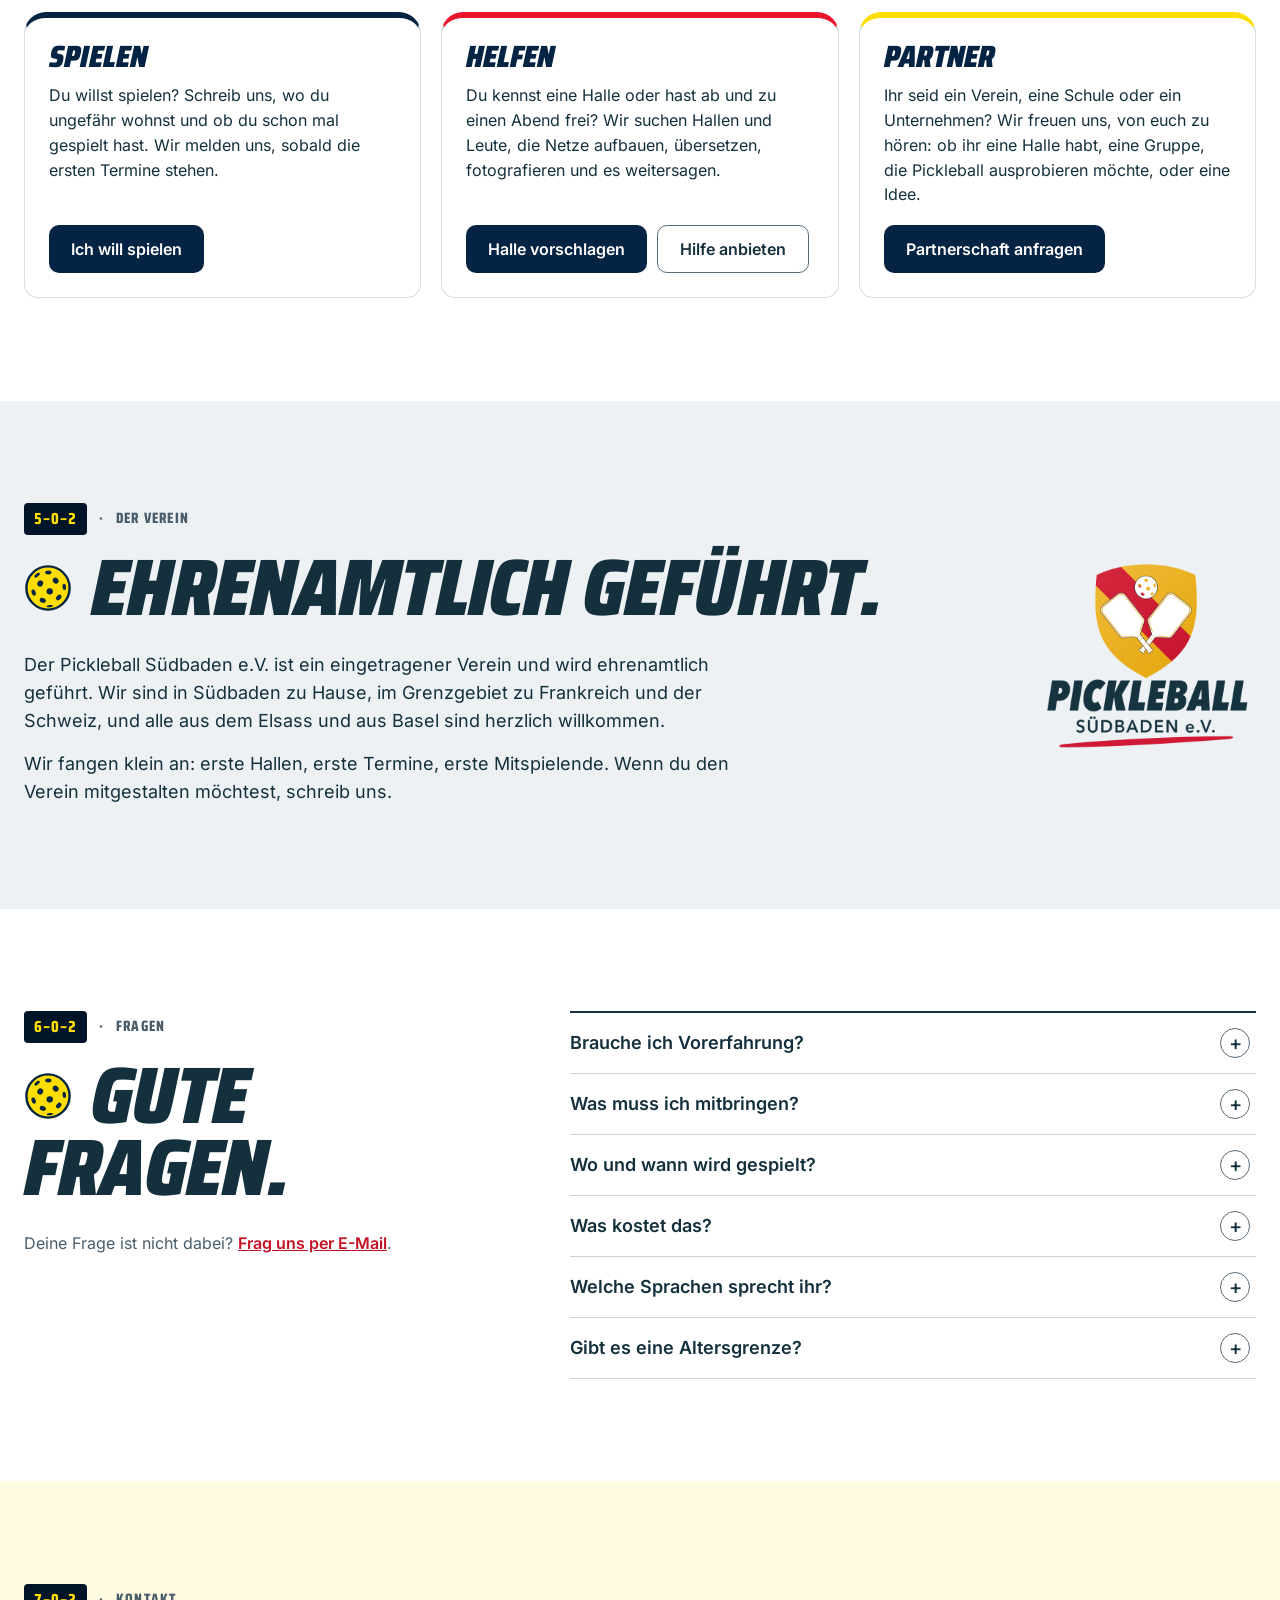
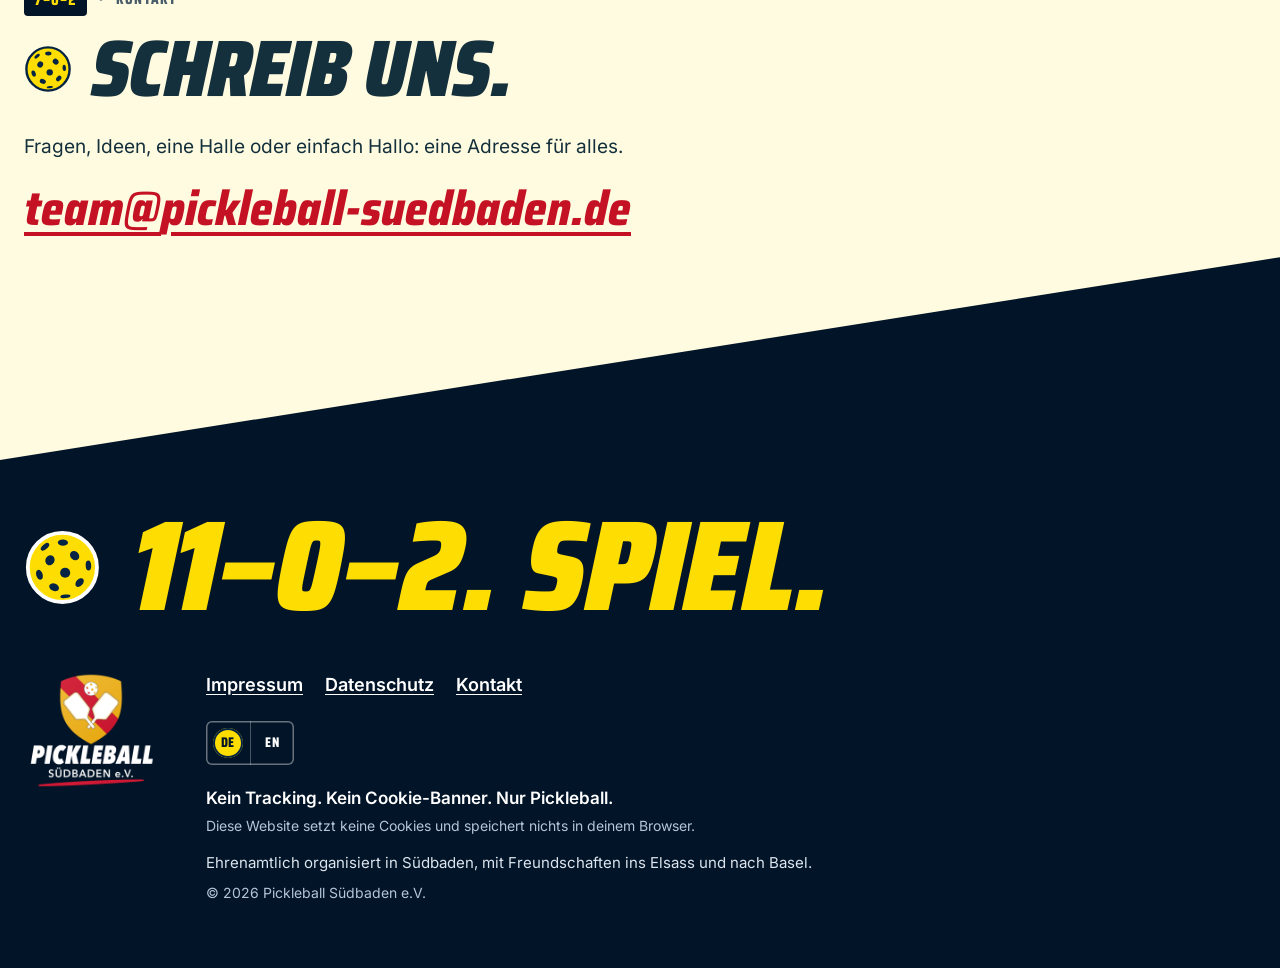
==== commit 19fbdb71: "Remove paragraph about the logo on the paddles" ====
--- a/index.html
+++ b/index.html
@@ -208,7 +208,6 @@
       <div class="club-copy">
         <p>Der Pickleball Südbaden e.V. ist ein eingetragener Verein und wird ehrenamtlich geführt. Wir sind in Südbaden zu Hause, im Grenzgebiet zu Frankreich und der Schweiz, und alle aus dem Elsass und aus Basel sind herzlich willkommen.</p>
         <p>Wir fangen klein an: erste Hallen, erste Termine, erste Mitspielende. Wenn du den Verein mitgestalten möchtest, schreib uns.</p>
-        <p>Unsere Paddles tragen das badische Wappen: ein roter Schrägbalken auf Gold. <span class="muted">Eine Anspielung auf das Wappen, nicht das offizielle Landeswappen.</span></p>
       </div>
     </div>
     <img class="club-logo" src="assets/img/logo-transparent.png" alt="Logo des Pickleball Südbaden e.V.: zwei gekreuzte gelbe Paddles mit roten Streifen und ein gelber Ball" width="220" height="197">
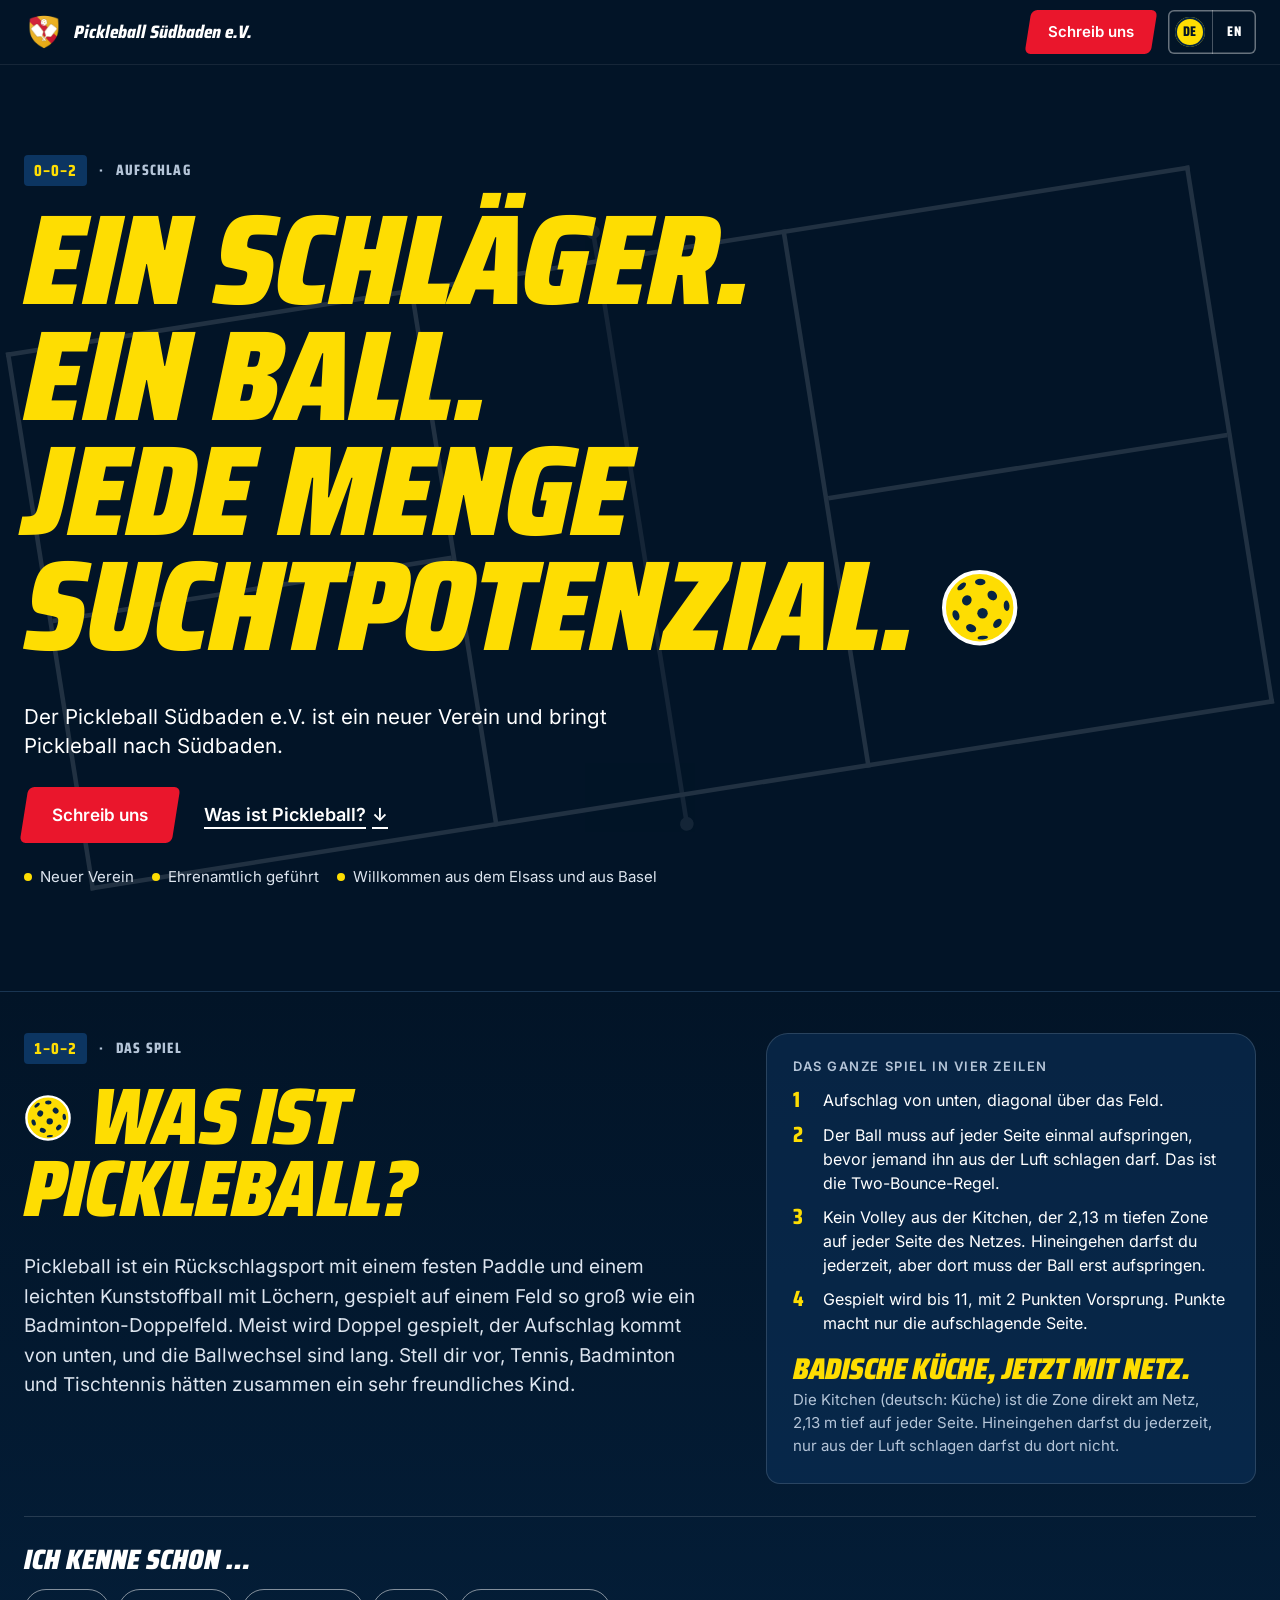
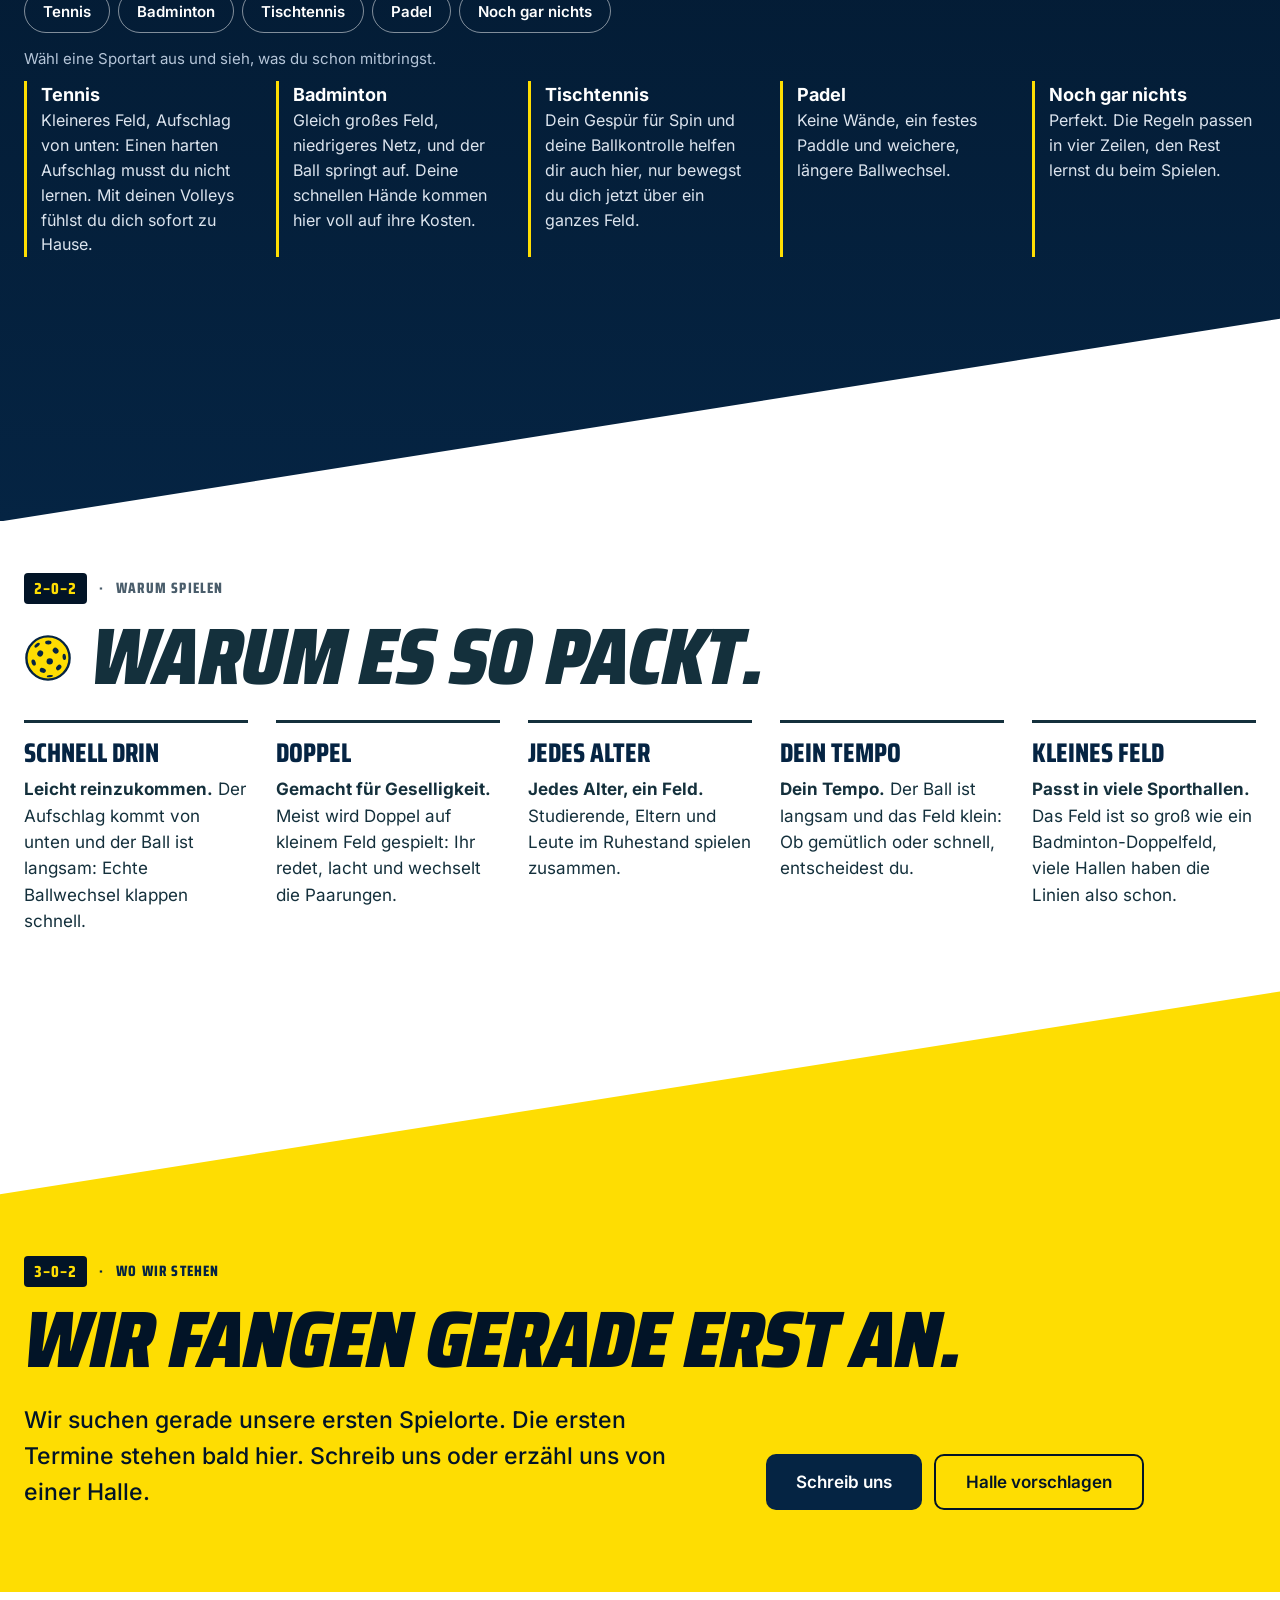
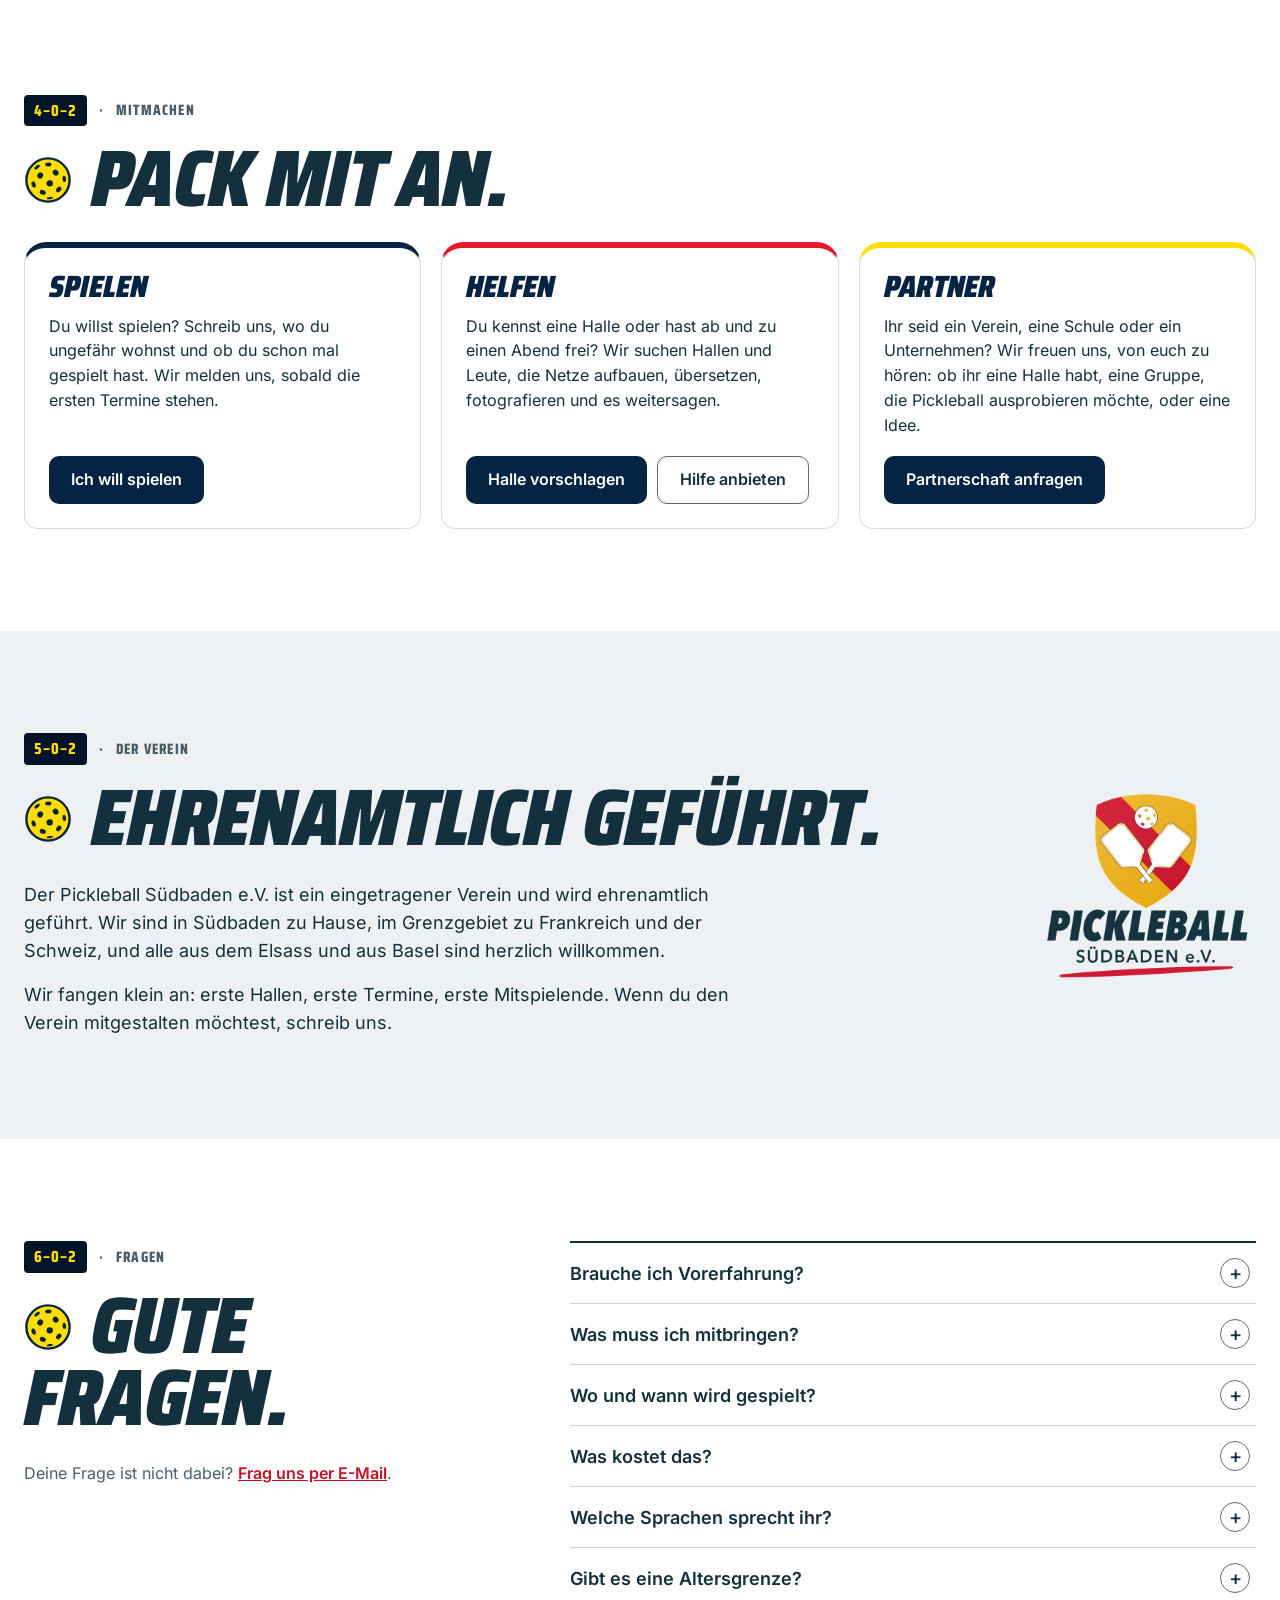
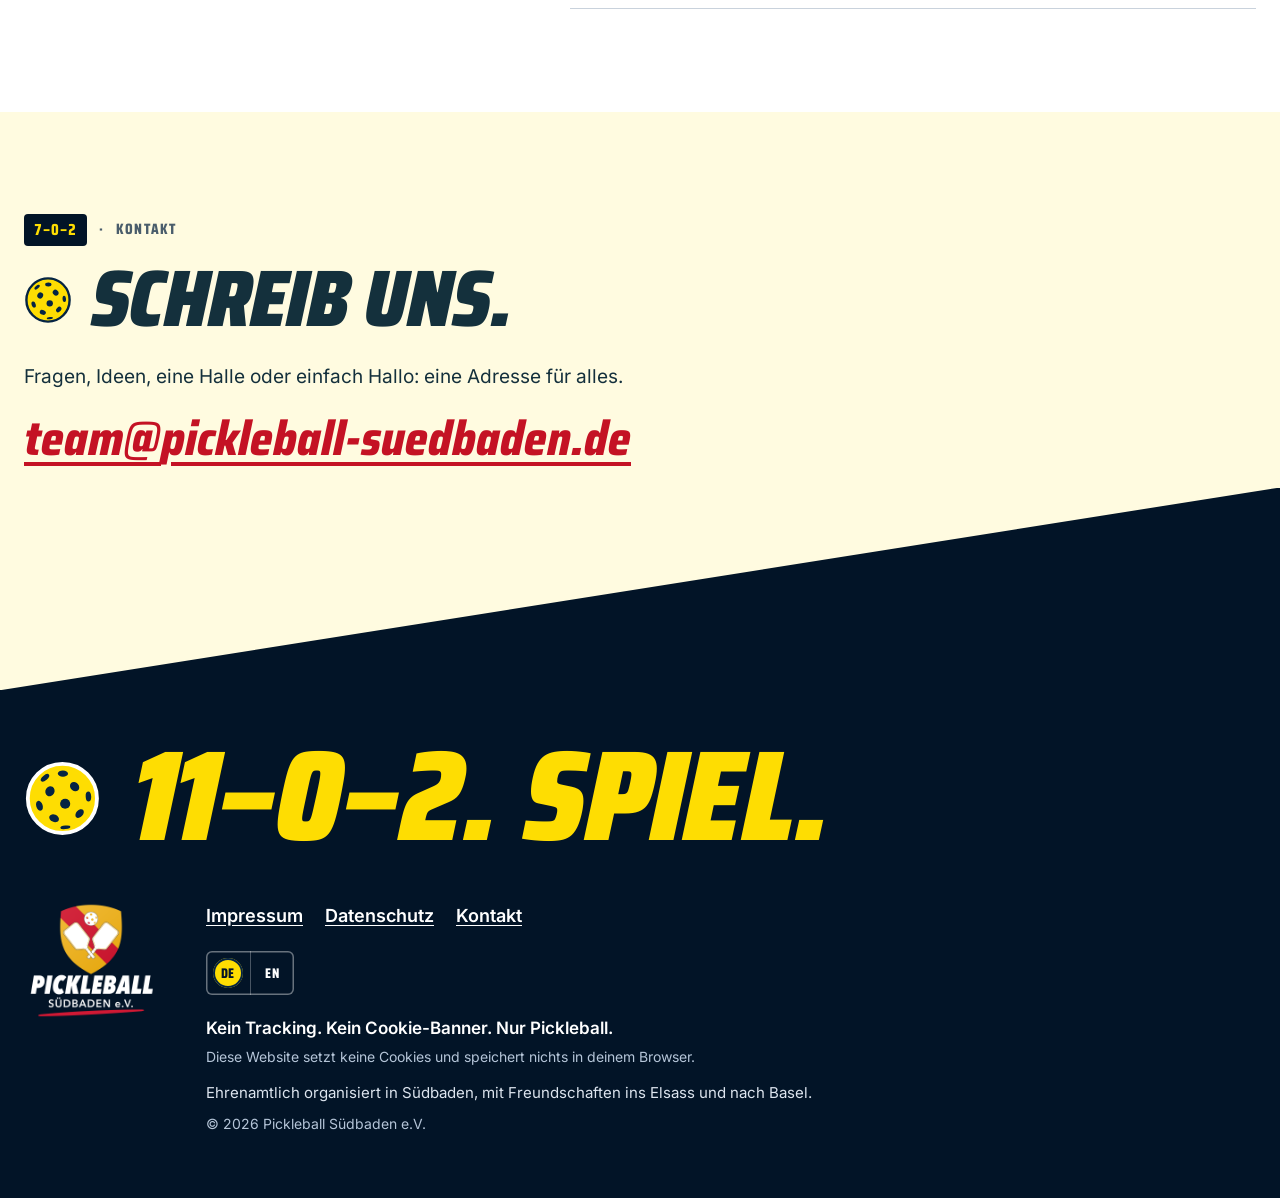
==== commit f0b1e731: "Change slogan" ====
--- a/index.html
+++ b/index.html
@@ -4,7 +4,7 @@
 <meta charset="utf-8">
 <meta name="viewport" content="width=device-width, initial-scale=1, viewport-fit=cover">
 <meta name="robots" content="noindex">
-<title>Pickleball Südbaden e.V. · Leicht gelernt. Schwer zu lassen.</title>
+<title>Pickleball Südbaden e.V. · Ein Schläger. Ein Ball. Jede Menge Suchtpotenzial.</title>
 <meta name="description" content="Der Pickleball Südbaden e.V. ist ein neuer, ehrenamtlich geführter Verein, der Pickleball nach Südbaden bringt, ins Grenzgebiet zu Frankreich und der Schweiz. Erfahre, was Pickleball ist, und schreib uns.">
 <link rel="alternate" hreflang="de" href="https://pickleball-suedbaden.de/">
 <link rel="alternate" hreflang="en" href="https://pickleball-suedbaden.de/en/">
@@ -13,13 +13,13 @@
 <meta property="og:site_name" content="Pickleball Südbaden e.V.">
 <meta property="og:locale" content="de_DE">
 <meta property="og:locale:alternate" content="en_GB">
-<meta property="og:title" content="Pickleball Südbaden e.V. · Leicht gelernt. Schwer zu lassen.">
+<meta property="og:title" content="Pickleball Südbaden e.V. · Ein Schläger. Ein Ball. Jede Menge Suchtpotenzial.">
 <meta property="og:description" content="Ein neuer, ehrenamtlich geführter Pickleball-Verein in Südbaden. Erfahre, was Pickleball ist, und schreib uns.">
 <meta property="og:url" content="https://pickleball-suedbaden.de/">
 <meta property="og:image" content="https://pickleball-suedbaden.de/assets/img/share-de.png">
 <meta property="og:image:width" content="1200">
 <meta property="og:image:height" content="630">
-<meta property="og:image:alt" content="Logo des Pickleball Südbaden e.V. mit dem Satz: Leicht gelernt. Schwer zu lassen.">
+<meta property="og:image:alt" content="Logo des Pickleball Südbaden e.V. mit dem Satz: Ein Schläger. Ein Ball. Jede Menge Suchtpotenzial.">
 <meta name="twitter:card" content="summary_large_image">
 <meta name="theme-color" content="#021427">
 <link rel="icon" href="assets/img/favicon.svg" type="image/svg+xml">
@@ -87,7 +87,7 @@
   <svg class="hero-court" aria-hidden="true" focusable="false"><use href="#i-court"/></svg>
   <div class="wrap hero-wrap">
     <p class="call"><span class="call-score">0–0–2</span><span class="call-label">Aufschlag</span></p>
-    <h1 class="loud hero-title" id="heroTitle"><span>Leicht gelernt.</span> <span>Schwer zu <span class="nw">lassen.<span class="hero-ball" aria-hidden="true"><svg><use href="#i-ball"/></svg></span></span></span></h1>
+    <h1 class="loud hero-title" id="heroTitle"><span>Ein Schläger.</span><span>Ein Ball.</span> <span>Jede Menge <span class="nw">Suchtpotenzial.<span class="hero-ball" aria-hidden="true"><svg><use href="#i-ball"/></svg></span></span></span></h1>
     <p class="hero-sub">Der Pickleball Südbaden e.V. ist ein neuer Verein und bringt Pickleball nach Südbaden.</p>
     <div class="hero-ctas">
       <a class="btn btn-red btn-lg" href="mailto:team@pickleball-suedbaden.de?subject=Hallo%2C%20Pickleball%20S%C3%BCdbaden">Schreib uns</a>
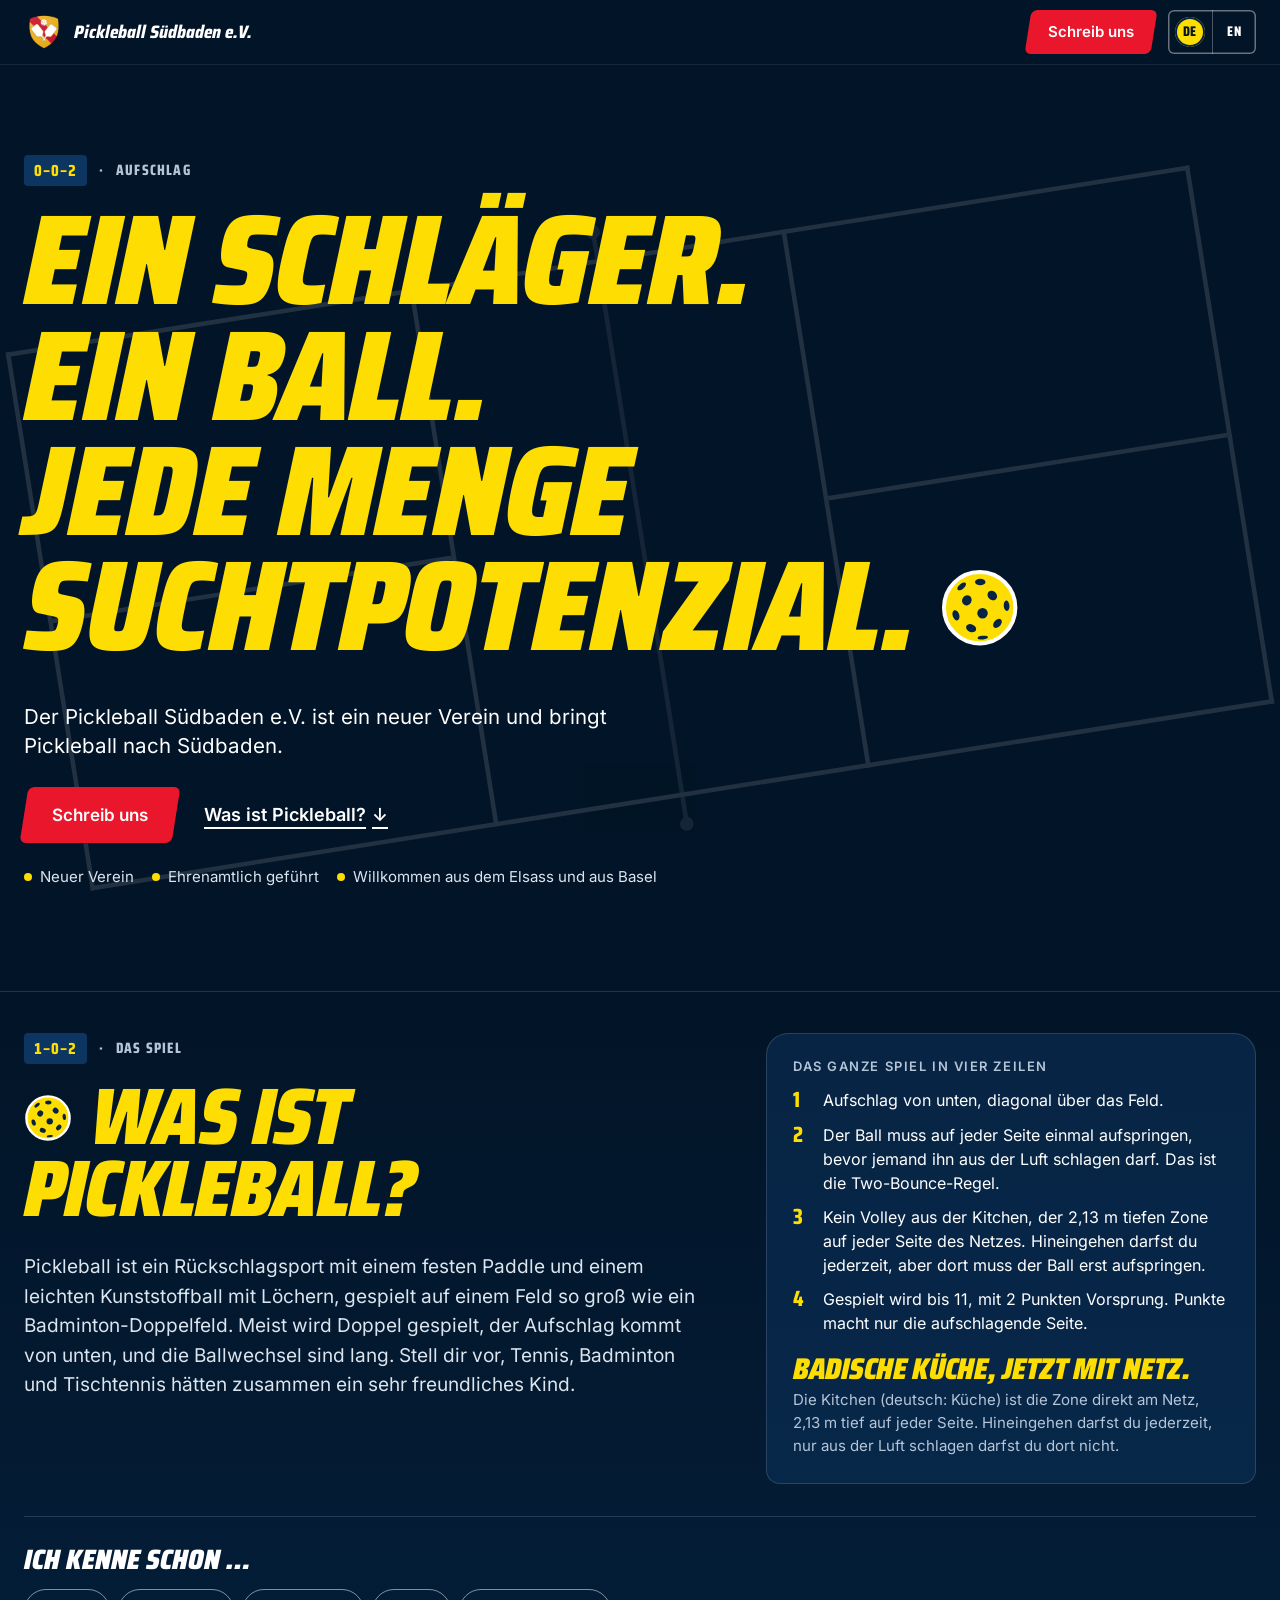
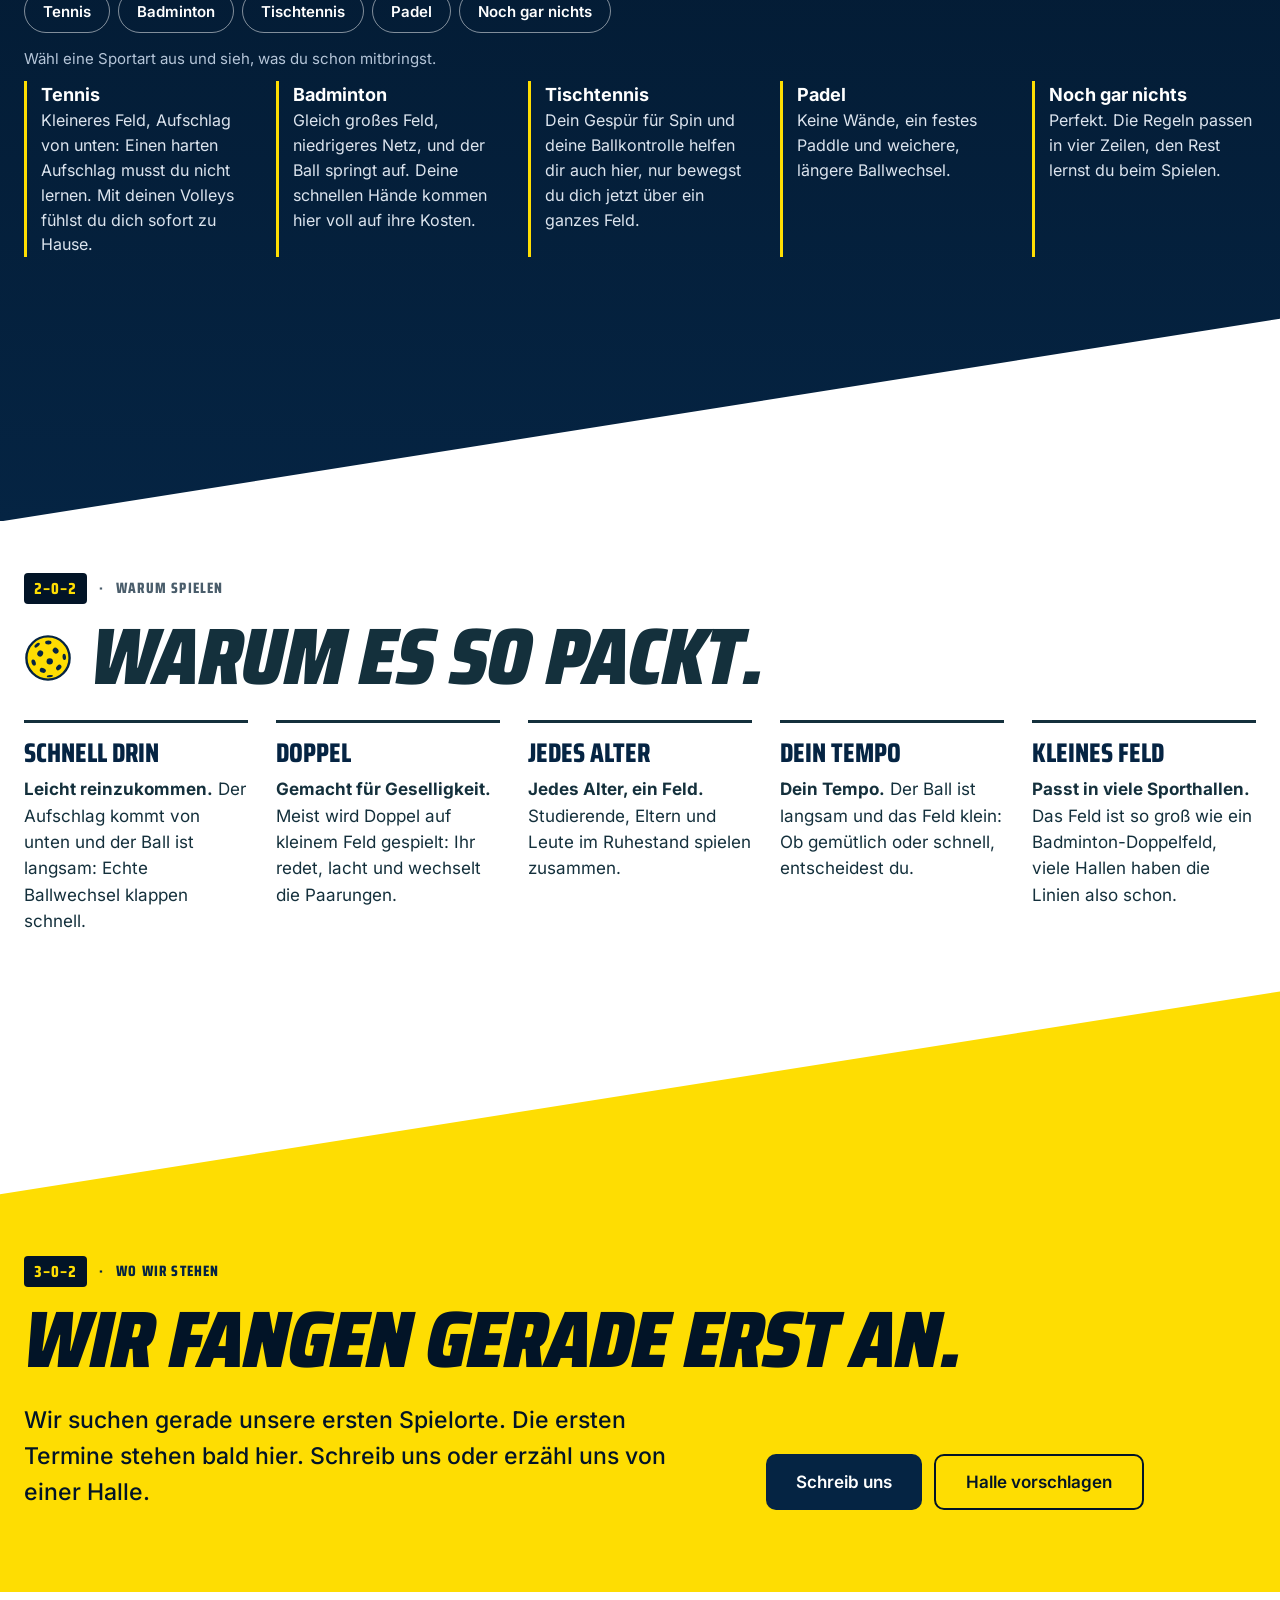
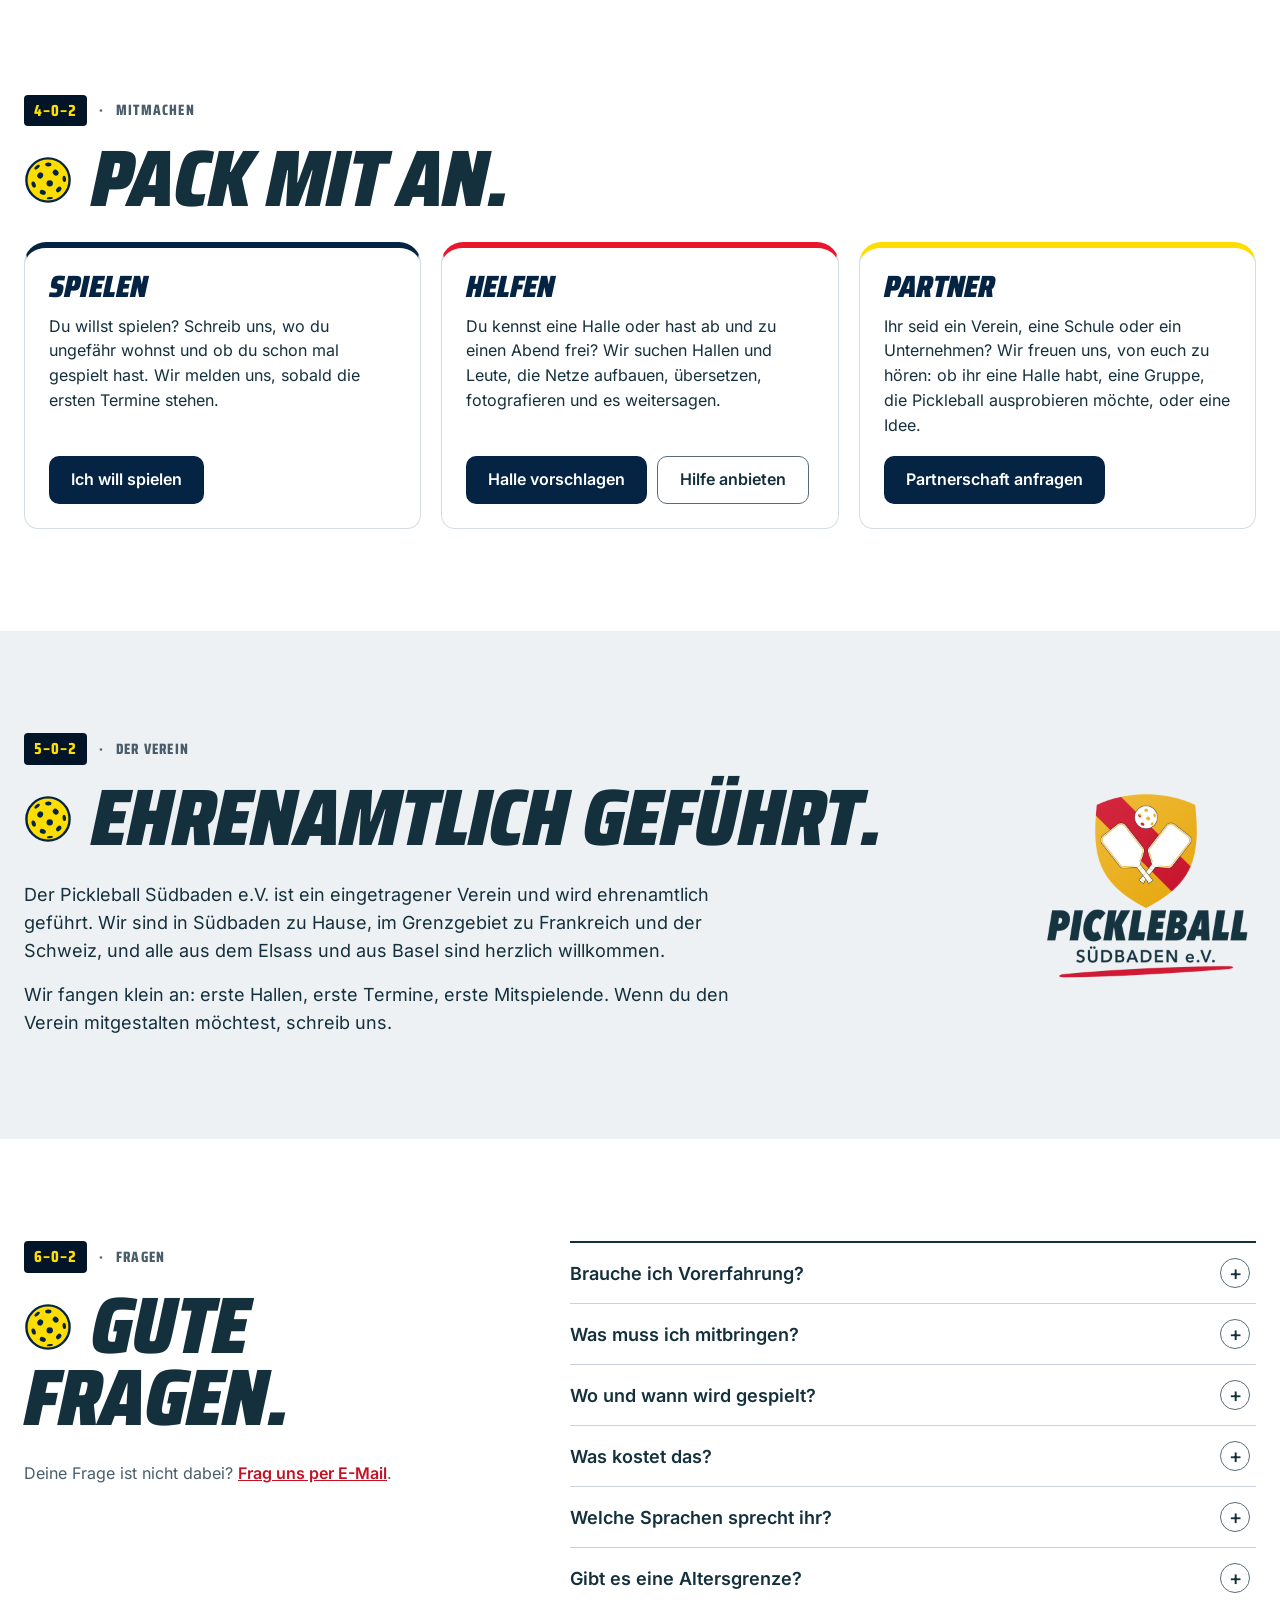
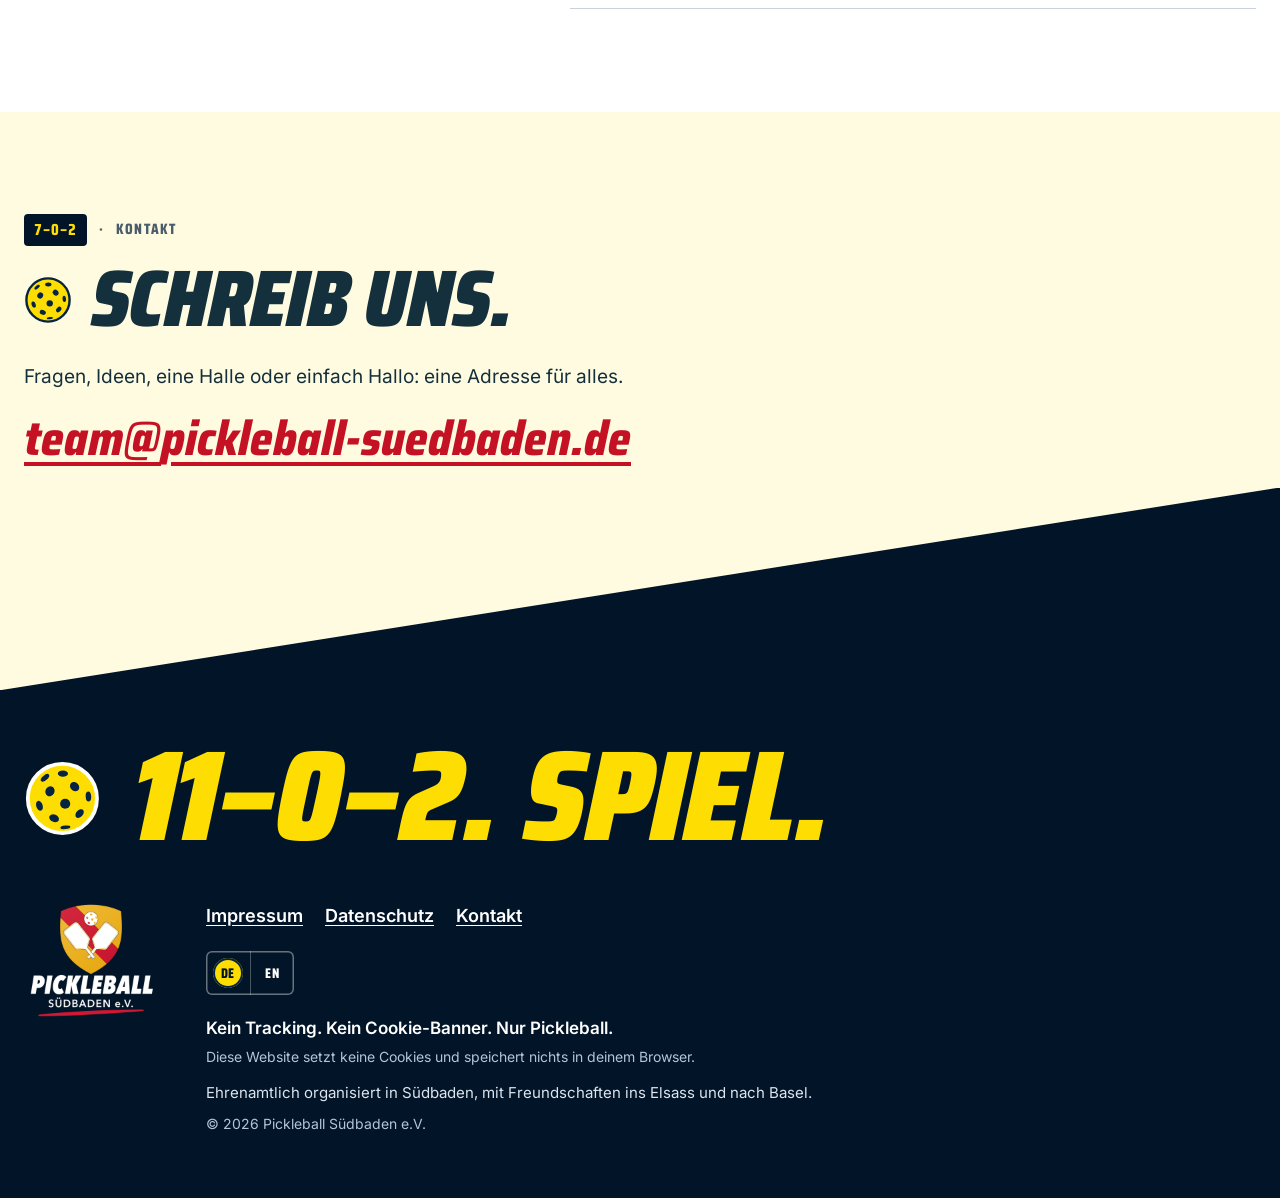
==== commit f9048ecb: "Open the site to search engines and refresh images Remove noindex from the content pages; the 404 pa" ====
--- a/index.html
+++ b/index.html
@@ -3,7 +3,6 @@
 <head>
 <meta charset="utf-8">
 <meta name="viewport" content="width=device-width, initial-scale=1, viewport-fit=cover">
-<meta name="robots" content="noindex">
 <title>Pickleball Südbaden e.V. · Ein Schläger. Ein Ball. Jede Menge Suchtpotenzial.</title>
 <meta name="description" content="Der Pickleball Südbaden e.V. ist ein neuer, ehrenamtlich geführter Verein, der Pickleball nach Südbaden bringt, ins Grenzgebiet zu Frankreich und der Schweiz. Erfahre, was Pickleball ist, und schreib uns.">
 <link rel="alternate" hreflang="de" href="https://pickleball-suedbaden.de/">
@@ -68,7 +67,7 @@
 <header class="site-header">
   <div class="hdr">
     <a class="brand" href="./">
-      <img src="assets/img/logo-mark-on-dark.png" alt="" width="59" height="40">
+      <img src="assets/img/logo-mark-on-dark.png" alt="" width="40" height="40">
       <span class="brand-name">Pickleball Südbaden e.V.</span>
     </a>
     <a class="btn btn-red hdr-mail" href="mailto:team@pickleball-suedbaden.de?subject=Hallo%2C%20Pickleball%20S%C3%BCdbaden">Schreib uns</a>
@@ -210,7 +209,7 @@
         <p>Wir fangen klein an: erste Hallen, erste Termine, erste Mitspielende. Wenn du den Verein mitgestalten möchtest, schreib uns.</p>
       </div>
     </div>
-    <img class="club-logo" src="assets/img/logo-transparent.png" alt="Logo des Pickleball Südbaden e.V.: zwei gekreuzte gelbe Paddles mit roten Streifen und ein gelber Ball" width="220" height="197">
+    <img class="club-logo" src="assets/img/logo-transparent.png" alt="Logo des Pickleball Südbaden e.V.: zwei gekreuzte gelbe Paddles mit roten Streifen und ein gelber Ball" width="220" height="220">
   </div>
 </section>
 
@@ -249,7 +248,7 @@
   <div class="wrap">
     <p class="loud foot-game" id="footGame"><span class="ball-slot" aria-hidden="true"><svg><use href="#i-ball"/></svg></span>11–0–2. Spiel.</p>
     <div class="foot-grid">
-      <img class="foot-logo" src="assets/img/logo-on-dark.png" alt="Pickleball Südbaden e.V." width="134" height="120">
+      <img class="foot-logo" src="assets/img/logo-on-dark.png" alt="Pickleball Südbaden e.V." width="134" height="134">
       <div>
         <nav aria-label="Rechtliches und Kontakt">
           <ul class="foot-links">
